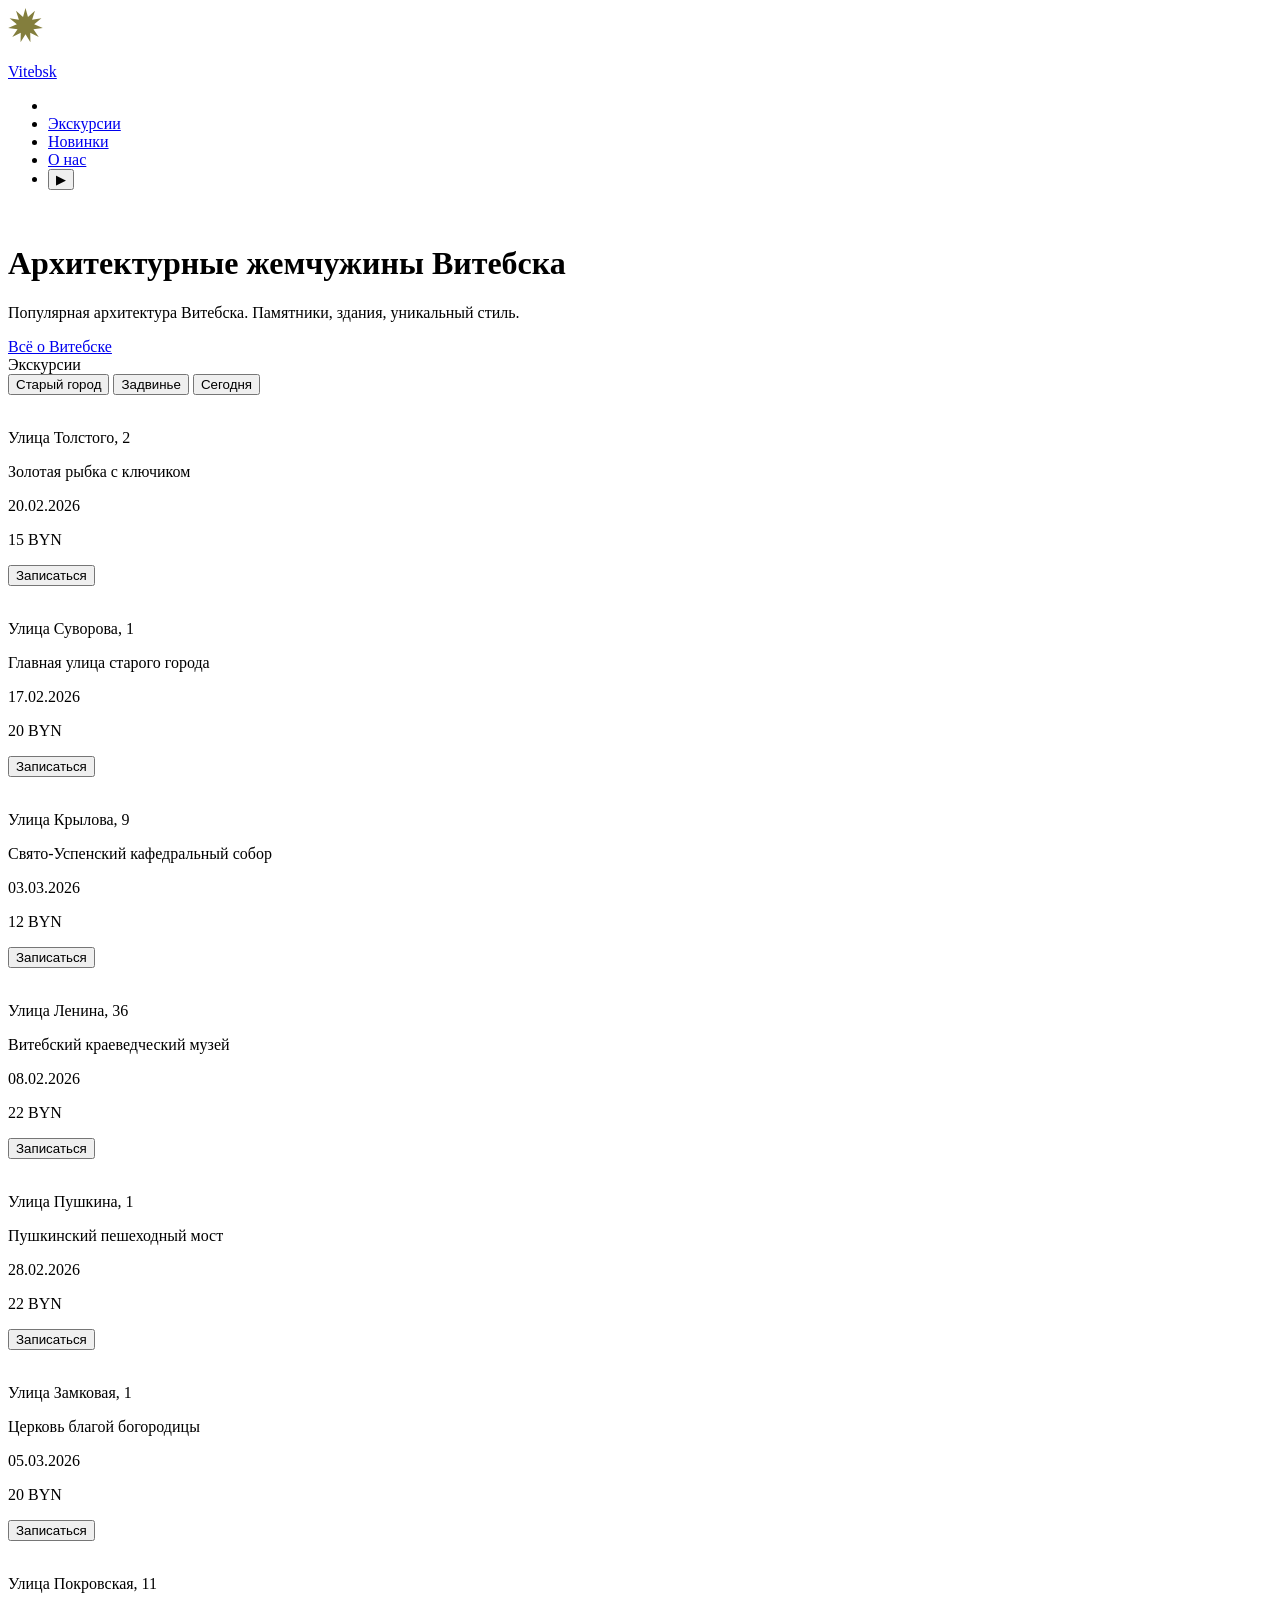
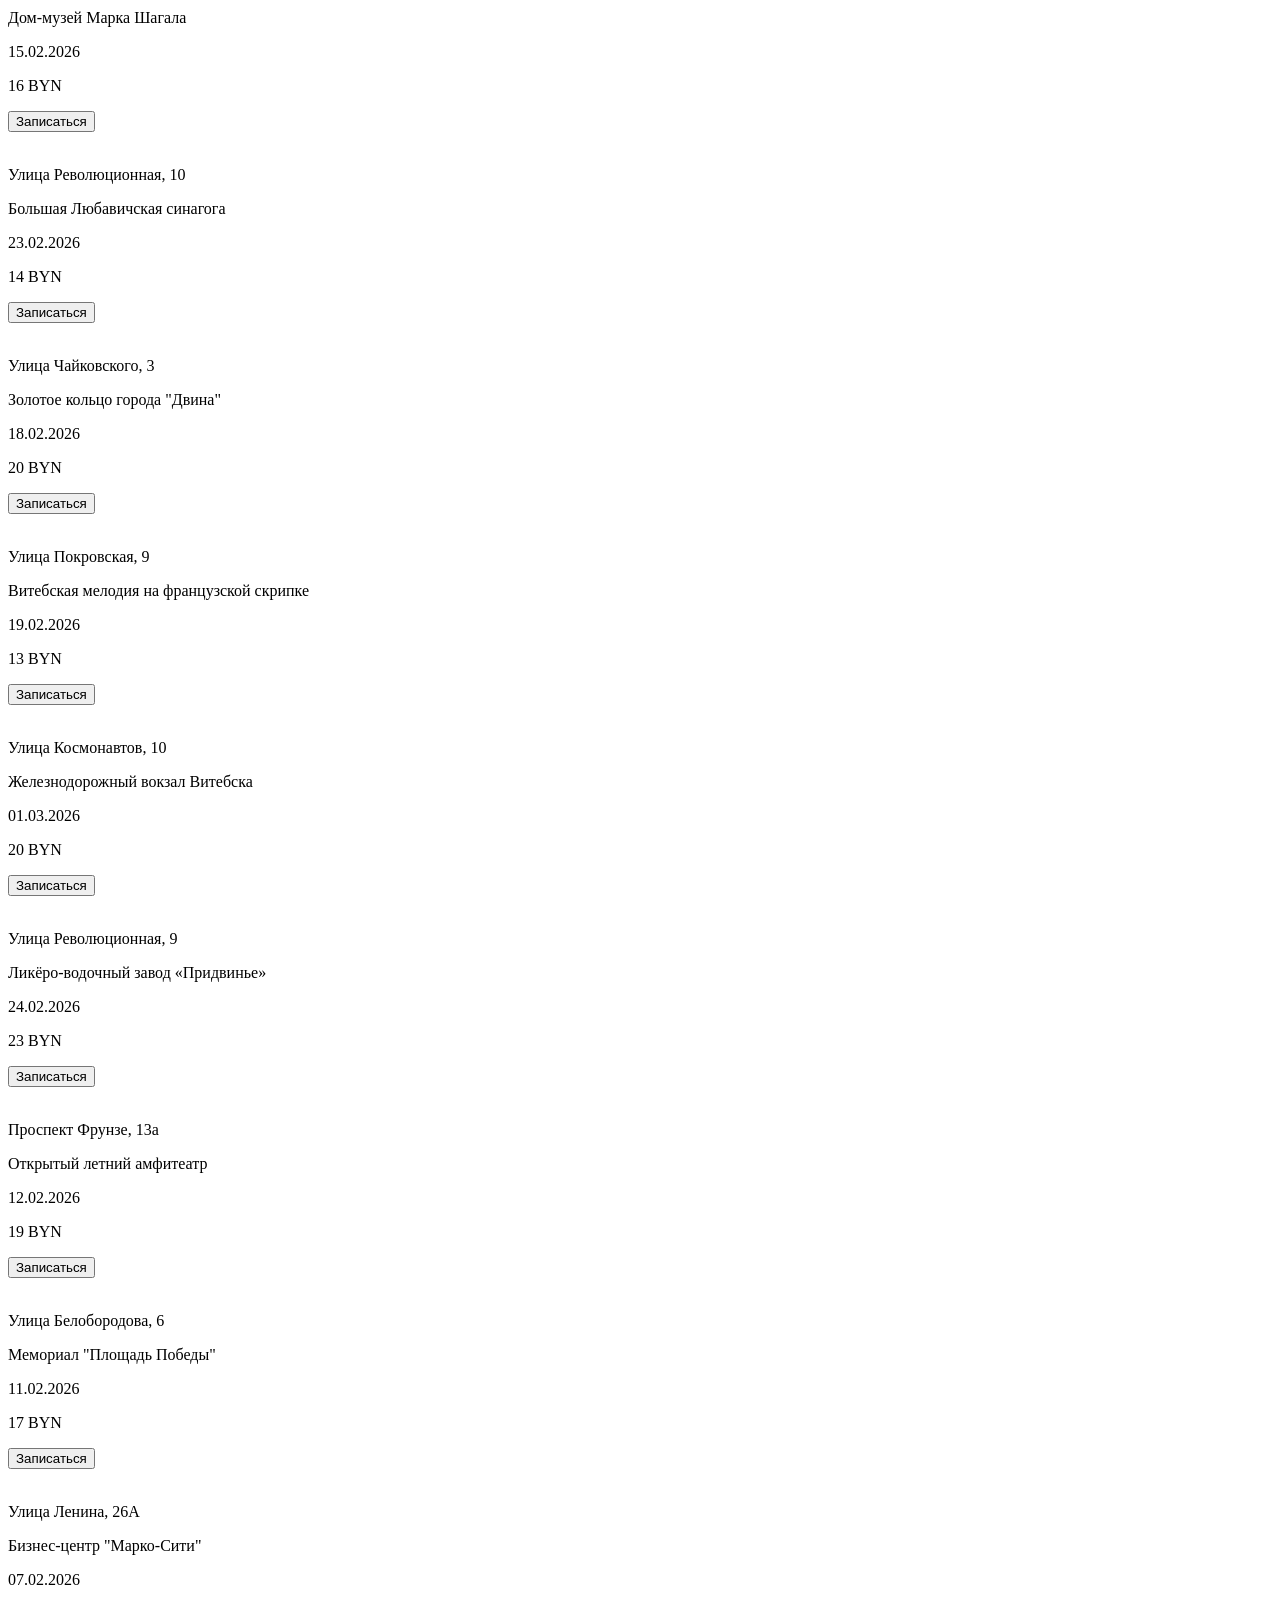
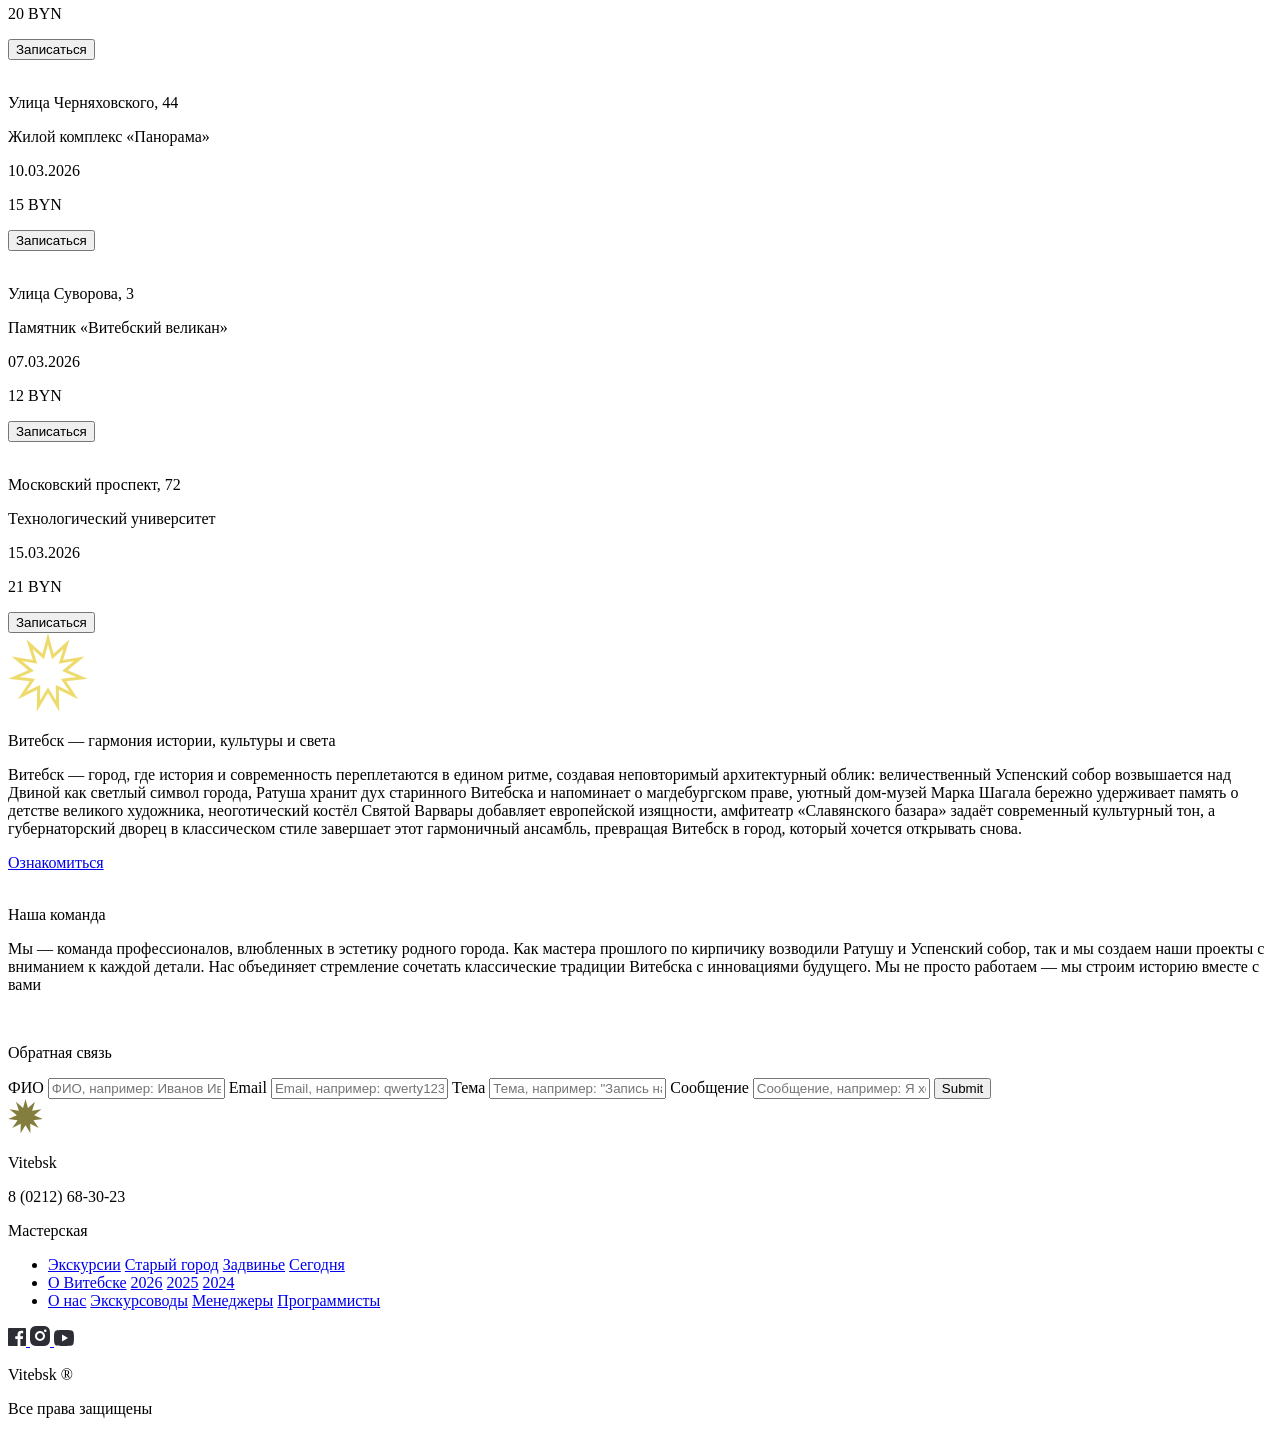
==== index.html @ 41336a05 "Create index.html" ====
<!DOCTYPE html>
<html lang="ru">

<head>
  <meta charset="UTF-8">
  <meta name="viewport" content="width=device-width, initial-scale=1.0">
  <link rel="stylesheet" href="styles.css">
  <link rel="preconnect" href="https://fonts.googleapis.com">
  <link rel="preconnect" href="https://fonts.gstatic.com" crossorigin="">
  <link href="https://fonts.googleapis.com/css2?family=Raleway:wght@500&amp;display=swap" rel="stylesheet">
  <link rel="icon" href="img/favicon.webp" type="image/webp">
  <title>Архитектурные жемчужины Витебска</title>
</head>

<body id="body" class="scroll">
  <div class="header_section">
    <div class="container">
      <header class="header">
        <a class="logo" href="#body">
          <svg class="logo_img" xmlns="http://www.w3.org/2000/svg" width="35" height="35" viewBox="0 0 35 35"
            fill="none">
            <path
              d="M17.5 0L19.9652 9.10444L26.9612 2.77806L24.1128 11.77L33.4186 10.2302L26.1609 16.2547L34.8219 19.9905L25.4593 21.1349L30.7256 28.9601L22.2306 24.861L22.4303 34.2911L17.5 26.25L12.5697 34.2911L12.7694 24.861L4.27438 28.9601L9.54072 21.1349L0.178125 19.9905L8.83906 16.2547L1.58144 10.2302L10.8872 11.77L8.03879 2.77806L15.0348 9.10444L17.5 0Z"
              fill="#837e3d"></path>
          </svg>
          <p class="logo_text">Vitebsk</p>
        </a>
        <ul class="nav_list">
          <li class="nav_item"></li>
          </li>
          <li class="nav_item">
            <a href="#reproduct_text" class="nav_link">Экскурсии</a>
          </li>
          <li class="nav_item">
            <a href="#novelty" class="nav_link">Новинки</a>
          </li>
          <li class="nav_item">
            <a href="#aboutUs" class="nav_link">О нас</a>
          </li>
          <li class="nav_item audio_player">
            <audio class="audio" src="audio/belorusskaya-narodnaya-kupalinka.mp3"></audio>
            <button class="play_audio" aria-label="Начать играть музыку">▶</button>
          </li>
        </ul>
      </header>
    </div>
  </div>
  <div class="main_section">
    <div class="container">
      <main class="main">
        <div class="main_left">
          <div class="main_image">
            <img class="main_img" src="img/main.webp" alt="">
          </div>
        </div>
        <div class="main_right">
          <h1 class="main_heading">
            Архитектурные жемчужины Витебска
          </h1>
          <p class="main_subtitle">
            Популярная архитектура Витебска. Памятники, здания, уникальный стиль.
          </p>
          <a class="main_button" href="https://planetabelarus.by/map/belarus/vitebskaya-oblast/vitebsk/"
            target="_blank">
            Всё о Витебске
          </a>
        </div>
      </main>
    </div>
  </div>
  <div class="reproduct_section">
    <div class="container">
      <div class="reproduct">
        <div class="reproduct_top">
          <div class="reproduct_text" id="reproduct_text">
            Экскурсии
          </div>
          <div class="reproduct_btn_swipe">
            <button class="reproduct_button reproduct_button-active" data-id="oldcity"
              aria-label="Экскурсии в старом городе">
              Старый город
            </button>
            <button class="reproduct_button" data-id="zadvine" aria-label="Экскурсии в задвинье">
              Задвинье
            </button>
            <button class="reproduct_button" data-id="newcity" aria-label="Экскурсии в современной части города">
              Сегодня
            </button>
          </div>
        </div>
        <div class="reproduct_content">
          <div class="reproduct_block_all">
            <div class="reproduct_block reproduct_block-active" id="oldcity-block">
              <div class="reproduct_block_full">
                <img class="reproduct_img" src="img/reproduct/rep_france/01.jpg" alt="">
                <p class="reproduct_author">
                  Улица Толстого, 2
                </p>
                <p class="reproduct_name">
                  Золотая рыбка с ключиком
                </p>
                <p class="reproduct_lithography">
                  20.02.2026
                </p>
                <p class="reproduct_price">
                  15 BYN
                </p>
                <button class="reproduct_btn">
                  Записаться
                </button>
              </div>
              <div class="reproduct_block_full">
                <img class="reproduct_img" src="img/reproduct/rep_france/02.jpg" alt="">
                <p class="reproduct_author">
                  Улица Суворова, 1
                </p>
                <p class="reproduct_name">
                  Главная улица старого города
                </p>
                <p class="reproduct_lithography">
                  17.02.2026
                </p>
                <p class="reproduct_price">
                  20 BYN
                </p>
                <button class="reproduct_btn">
                  Записаться
                </button>
              </div>
              <div class="reproduct_block_full">
                <img class="reproduct_img" src="img/reproduct/rep_france/03.jpg" alt="">
                <p class="reproduct_author">
                  Улица Крылова, 9
                </p>
                <p class="reproduct_name">
                  Свято-Успенский кафедральный собор
                </p>
                <p class="reproduct_lithography">
                  03.03.2026
                </p>
                <p class="reproduct_price">
                  12 BYN
                </p>
                <button class="reproduct_btn">
                  Записаться
                </button>
              </div>
              <div class="reproduct_block_full">
                <img class="reproduct_img" src="img/reproduct/rep_france/04.jpg" alt="">
                <p class="reproduct_author">
                  Улица Ленина, 36
                </p>
                <p class="reproduct_name">
                  Витебский краеведческий музей
                </p>
                <p class="reproduct_lithography">
                  08.02.2026
                </p>
                <p class="reproduct_price">
                  22 BYN
                </p>
                <button class="reproduct_btn">
                  Записаться
                </button>
              </div>
              <div class="reproduct_block_full">
                <img class="reproduct_img" src="img/reproduct/rep_france/05.jpg" alt="">
                <p class="reproduct_author">
                  Улица Пушкина, 1
                </p>
                <p class="reproduct_name">
                  Пушкинский пешеходный мост
                </p>
                <p class="reproduct_lithography">
                  28.02.2026
                </p>
                <p class="reproduct_price">
                  22 BYN
                </p>
                <button class="reproduct_btn">
                  Записаться
                </button>
              </div>
              <div class="reproduct_block_full">
                <img class="reproduct_img" src="img/reproduct/rep_france/06.jpg" alt="">
                <p class="reproduct_author">
                  Улица Замковая, 1
                </p>
                <p class="reproduct_name">
                  Церковь благой богородицы
                </p>
                <p class="reproduct_lithography">
                  05.03.2026
                </p>
                <p class="reproduct_price">
                  20 BYN
                </p>
                <button class="reproduct_btn">
                  Записаться
                </button>
              </div>
            </div>
            <div class="reproduct_block" id="zadvine-block">
              <div class="reproduct_block_full">
                <img class="reproduct_img" src="img/reproduct/rep_germany/01.jpg" alt="">
                <p class="reproduct_author">
                  Улица Покровская, 11
                </p>
                <p class="reproduct_name">
                  Дом-музей Марка Шагала
                </p>
                <p class="reproduct_lithography">
                  15.02.2026
                </p>
                <p class="reproduct_price">
                  16 BYN
                </p>
                <button class="reproduct_btn">
                  Записаться
                </button>
              </div>
              <div class="reproduct_block_full">
                <img class="reproduct_img" src="img/reproduct/rep_germany/02.jpg" alt="">
                <p class="reproduct_author">
                  Улица Революционная, 10
                </p>
                <p class="reproduct_name">
                  Большая Любавичская синагога
                </p>
                <p class="reproduct_lithography">
                  23.02.2026
                </p>
                <p class="reproduct_price">
                  14 BYN
                </p>
                <button class="reproduct_btn">
                  Записаться
                </button>
              </div>
              <div class="reproduct_block_full">
                <img class="reproduct_img" src="img/reproduct/rep_germany/03.jpg" alt="">
                <p class="reproduct_author">
                  Улица Чайковского, 3
                </p>
                <p class="reproduct_name">
                  Золотое кольцо города "Двина"
                </p>
                <p class="reproduct_lithography">
                  18.02.2026
                </p>
                <p class="reproduct_price">
                  20 BYN
                </p>
                <button class="reproduct_btn">
                  Записаться
                </button>
              </div>
              <div class="reproduct_block_full">
                <img class="reproduct_img" src="img/reproduct/rep_germany/04.jpg" alt="">
                <p class="reproduct_author">
                  Улица Покровская, 9
                </p>
                <p class="reproduct_name">
                  Витебская мелодия на французской скрипке
                </p>
                <p class="reproduct_lithography">
                  19.02.2026
                </p>
                <p class="reproduct_price">
                  13 BYN
                </p>
                <button class="reproduct_btn">
                  Записаться
                </button>
              </div>
              <div class="reproduct_block_full">
                <img class="reproduct_img" src="img/reproduct/rep_germany/05.jpg" alt="">
                <p class="reproduct_author">
                  Улица Космонавтов, 10
                </p>
                <p class="reproduct_name">
                  Железнодорожный вокзал Витебска
                </p>
                <p class="reproduct_lithography">
                  01.03.2026
                </p>
                <p class="reproduct_price">
                  20 BYN
                </p>
                <button class="reproduct_btn">
                  Записаться
                </button>
              </div>
              <div class="reproduct_block_full">
                <img class="reproduct_img" src="img/reproduct/rep_germany/06.jpg" alt="">
                <p class="reproduct_author">
                  Улица Революционная, 9
                </p>
                <p class="reproduct_name">
                  Ликёро-водочный завод «Придвинье»
                </p>
                <p class="reproduct_lithography">
                  24.02.2026
                </p>
                <p class="reproduct_price">
                  23 BYN
                </p>
                <button class="reproduct_btn">
                  Записаться
                </button>
              </div>
            </div>
            <div class="reproduct_block" id="newcity-block">
              <div class="reproduct_block_full">
                <img class="reproduct_img" src="img/reproduct/rep_england/01.jpg" alt="">
                <p class="reproduct_author">
                  Проспект Фрунзе, 13а
                </p>
                <p class="reproduct_name">
                  Открытый летний амфитеатр
                </p>
                <p class="reproduct_lithography">
                  12.02.2026
                </p>
                <p class="reproduct_price">
                  19 BYN
                </p>
                <button class="reproduct_btn">
                  Записаться
                </button>
              </div>
              <div class="reproduct_block_full">
                <img class="reproduct_img" src="img/reproduct/rep_england/02.jpg" alt="">
                <p class="reproduct_author">
                  Улица Белобородова, 6
                </p>
                <p class="reproduct_name">
                  Мемориал "Площадь Победы"
                </p>
                <p class="reproduct_lithography">
                  11.02.2026
                </p>
                <p class="reproduct_price">
                  17 BYN
                </p>
                <button class="reproduct_btn">
                  Записаться
                </button>
              </div>
              <div class="reproduct_block_full">
                <img class="reproduct_img" src="img/reproduct/rep_england/03.jpg" alt="">
                <p class="reproduct_author">
                  Улица Ленина, 26А
                </p>
                <p class="reproduct_name">
                  Бизнес-центр "Марко-Сити"
                </p>
                <p class="reproduct_lithography">
                  07.02.2026
                </p>
                <p class="reproduct_price">
                  20 BYN
                </p>
                <button class="reproduct_btn">
                  Записаться
                </button>
              </div>
              <div class="reproduct_block_full">
                <img class="reproduct_img" src="img/reproduct/rep_england/04.jpg" alt="">
                <p class="reproduct_author">
                  Улица Черняховского, 44
                </p>
                <p class="reproduct_name">
                  Жилой комплекс «Панорама»
                </p>
                <p class="reproduct_lithography">
                  10.03.2026
                </p>
                <p class="reproduct_price">
                  15 BYN
                </p>
                <button class="reproduct_btn">
                  Записаться
                </button>
              </div>
              <div class="reproduct_block_full">
                <img class="reproduct_img" src="img/reproduct/rep_england/05.jpg" alt="">
                <p class="reproduct_author">
                  Улица Суворова, 3
                </p>
                <p class="reproduct_name">
                  Памятник «Витебский великан»
                </p>
                <p class="reproduct_lithography">
                  07.03.2026
                </p>
                <p class="reproduct_price">
                  12 BYN
                </p>
                <button class="reproduct_btn">
                  Записаться
                </button>
              </div>
              <div class="reproduct_block_full">
                <img class="reproduct_img" src="img/reproduct/rep_england/06.jpg" alt="">
                <p class="reproduct_author">
                  Московский проспект, 72
                </p>
                <p class="reproduct_name">
                  Технологический университет
                </p>
                <p class="reproduct_lithography">
                  15.03.2026
                </p>
                <p class="reproduct_price">
                  21 BYN
                </p>
                <button class="reproduct_btn">
                  Записаться
                </button>
              </div>
            </div>
          </div>
        </div>
      </div>
    </div>
  </div>
  <div class="collection_section" id="novelty">
    <div class="container">
      <div class="collection">
        <div class="col_logo_title">
          <div class="col_logo">
            <svg xmlns="http://www.w3.org/2000/svg" width="80" height="79" viewBox="0 0 80 79" fill="none">
              <path
                d="M46.6407 21.9227L58.5227 11.1781L53.685 26.4498L52.9462 28.782L55.3599 28.3827L71.1646 25.7676L58.8384 35.9995L56.956 37.5621L59.2023 38.531L73.9119 44.8758L58.0107 46.8194L55.5823 47.1162L56.9482 49.1458L65.8925 62.436L51.4647 55.4741L49.2614 54.4109L49.3132 56.8568L49.6523 72.8729L41.2788 59.2159L40 57.1303L38.7212 59.2159L30.3477 72.8729L30.6868 56.8568L30.7386 54.4109L28.5353 55.4741L14.1075 62.436L23.0518 49.1458L24.4177 47.1162L21.9893 46.8194L6.08807 44.8758L20.7977 38.531L23.044 37.5621L21.1616 35.9995L8.83541 25.7676L24.6401 28.3827L27.0538 28.782L26.315 26.4498L21.4773 11.1781L33.3593 21.9227L35.1738 23.5636L35.8132 21.2022L40 5.73935L44.1868 21.2022L44.8262 23.5636L46.6407 21.9227Z"
                stroke="#EEDB6D" stroke-width="3"></path>
            </svg>
          </div>
          <p class="col_title">
            Витебск — гармония истории, культуры и света
          </p>
        </div>
        <p class="col_subtitle">
          Витебск — город, где история и современность переплетаются в едином ритме, создавая неповторимый архитектурный
          облик: величественный Успенский собор возвышается над Двиной как светлый символ города, Ратуша хранит дух
          старинного Витебска и напоминает о магдебургском праве, уютный дом-музей Марка Шагала бережно удерживает
          память о детстве великого художника, неоготический костёл Святой Варвары добавляет европейской изящности,
          амфитеатр «Славянского базара» задаёт современный культурный тон, а губернаторский дворец в классическом стиле
          завершает этот гармоничный ансамбль, превращая Витебск в город, который хочется открывать снова.
        </p>
        <a class="col_link" href="#body">
          Ознакомиться
        </a>
      </div>
    </div>
  </div>
  <div class="command_section" id="aboutUs">
    <div class="container">
      <div class="command">
        <div class="command_left">
          <img class="command_img" src="img/comand/main.webp" alt="">
        </div>
        <div class="command_right">
          <p class="command_title">
            Наша команда
          </p>
          <p class="command_subtitle">
            Мы — команда профессионалов, влюбленных в эстетику родного города. Как мастера прошлого по кирпичику
            возводили Ратушу и Успенский собор, так и мы создаем наши проекты с вниманием к каждой детали. Нас
            объединяет стремление сочетать классические традиции Витебска с инновациями будущего. Мы не просто работаем
            — мы строим историю вместе с вами
          </p>
          <div class="command_people_image">
            <img class="people_img" src="img/comand/1.svg" alt="">
            <img class="people_img" src="img/comand/2.svg" alt="">
            <img class="people_img" src="img/comand/3.svg" alt="">
          </div>
        </div>
      </div>
    </div>
  </div>
  <div class="feedback_section" id="feedBack">
    <div class="container">
      <div class="feedback">
        <p class="feedback_title">
          Обратная связь
        </p>
        <form class="feedback_content">
          <label for="fn">ФИО</label>
          <input type="text" name="fn" class="feedback_input_text feedback_input" id="fn" required
            placeholder='ФИО, например: Иванов Иван Иванович' aria-label="ФИО">
          <label for="email">Email</label>
          <input type="text" name="email" class="feedback_input_text feedback_input" id="email" required
            placeholder='Email, например: qwerty123@gmail.com или example@yandex.ru' aria-label="Email">
          <label for="topic">Тема</label>
          <input type="text" name="topic" class="feedback_input_text feedback_input" id="topic" required
            placeholder='Тема, например: "Запись на экскурсию" или "Найдена ошибка"' aria-label="Тема">
          <label for="mess">Сообщение</label>
          <input type="text" name="mess" class="feedback_input_text feedback_input" id="mess" required
            placeholder='Сообщение, например: Я хочу записаться на экскурсию "Золотая рыбка с ключиком"'
            aria-label="Сообщение">
          <input type="submit" class="feedback_input_submit feedback_input">
        </form>
      </div>
    </div>
  </div>
  <div class="footer_section">
    <div class="container">
      <footer class="footer">
        <div class="footer_logo_number">
          <div class="logo">
            <svg class="logo_img" xmlns="http://www.w3.org/2000/svg" width="35" height="35" viewBox="0 0 35 35"
              fill="none">
              <path
                d="M17.5 0L19.9652 9.10444L26.9612 2.77806L24.1128 11.77L33.4186 10.2302L26.1609 16.2547L34.8219 19.9905L25.4593 21.1349L30.7256 28.9601L22.2306 24.861L22.4303 34.2911L17.5 26.25L12.5697 34.2911L12.7694 24.861L4.27438 28.9601L9.54072 21.1349L0.178125 19.9905L8.83906 16.2547L1.58144 10.2302L10.8872 11.77L8.03879 2.77806L15.0348 9.10444L17.5 0Z"
                fill="#837e3d"></path>
            </svg>
            <p class="logo_text">Vitebsk</p>
          </div>
          <div class="number">
            <p class="phone">
              8 (0212) 68-30-23
            </p>
            <p class="name">
              Мастерская
            </p>
          </div>
        </div>
        <div class="footer_nav_social">
          <ul class="footer_nav_list">
            <li class="footer_nav_item">
              <a href="#reproduct_text" class="nav_link">Экскурсии</a>
              <a href="#reproduct_text" class="reproduct_button reproduct_button-active" data-id="oldcity">Старый
                город</a>
              <a href="#reproduct_text" class="reproduct_button" data-id="zadvine">Задвинье</a>
              <a href="#reproduct_text" class="reproduct_button" data-id="newcity">Сегодня</a>
            </li>
            <li class="footer_nav_item">
              <a href="#novelty" class="nav_link">О Витебске</a>
              <a href="#novelty" class="footer_nav_link">2026</a>
              <a href="#novelty" class="footer_nav_link">2025</a>
              <a href="#novelty" class="footer_nav_link">2024</a>
            </li>
            <li class="footer_nav_item">
              <a href="#aboutUs" class="nav_link">О нас</a>
              <a href="#aboutUs" class="footer_nav_link">Экскурсоводы</a>
              <a href="#aboutUs" class="footer_nav_link">Менеджеры</a>
              <a href="#aboutUs" class="footer_nav_link">Программисты</a>
            </li>
          </ul>
          <div class="footer_social">
            <div class="footer_social_icon">
              <a class="footer_social_link" href="https://www.facebook.com/gorodvitebsk/" target="_blank">
                <svg class="footer_icon" xmlns="http://www.w3.org/2000/svg" width="18" height="18" viewBox="0 0 18 18"
                  fill="none">
                  <path
                    d="M12.402 18V11.034H14.735L15.084 8.326H12.402V6.598C12.402 5.814 12.62 5.279 13.744 5.279H15.178V2.857C14.4838 2.78334 13.7861 2.74762 13.088 2.75C11.021 2.75 9.606 4.012 9.606 6.33V8.326H7.268V11.034H9.606V18H1C0.734784 18 0.48043 17.8946 0.292893 17.7071C0.105357 17.5196 0 17.2652 0 17V1C0 0.734784 0.105357 0.48043 0.292893 0.292893C0.48043 0.105357 0.734784 0 1 0H17C17.2652 0 17.5196 0.105357 17.7071 0.292893C17.8946 0.48043 18 0.734784 18 1V17C18 17.2652 17.8946 17.5196 17.7071 17.7071C17.5196 17.8946 17.2652 18 17 18H12.402Z"
                    fill="#2C2D35"></path>
                </svg>
              </a>
              <a class="footer_social_link" href="https://www.instagram.com/vitebsk_official/" target="_blank">
                <svg class="footer_icon" xmlns="http://www.w3.org/2000/svg" width="20" height="20" viewBox="0 0 20 20"
                  fill="none">
                  <path
                    d="M10 0C12.717 0 13.056 0.00999994 14.122 0.0599999C15.187 0.11 15.912 0.277 16.55 0.525C17.21 0.779 17.766 1.123 18.322 1.678C18.8305 2.1779 19.224 2.78259 19.475 3.45C19.722 4.087 19.89 4.813 19.94 5.878C19.987 6.944 20 7.283 20 10C20 12.717 19.99 13.056 19.94 14.122C19.89 15.187 19.722 15.912 19.475 16.55C19.2247 17.2178 18.8311 17.8226 18.322 18.322C17.822 18.8303 17.2173 19.2238 16.55 19.475C15.913 19.722 15.187 19.89 14.122 19.94C13.056 19.987 12.717 20 10 20C7.283 20 6.944 19.99 5.878 19.94C4.813 19.89 4.088 19.722 3.45 19.475C2.78233 19.2245 2.17753 18.8309 1.678 18.322C1.16941 17.8222 0.775931 17.2175 0.525 16.55C0.277 15.913 0.11 15.187 0.0599999 14.122C0.0129999 13.056 0 12.717 0 10C0 7.283 0.00999994 6.944 0.0599999 5.878C0.11 4.812 0.277 4.088 0.525 3.45C0.775236 2.78218 1.1688 2.17732 1.678 1.678C2.17767 1.16923 2.78243 0.775729 3.45 0.525C4.088 0.277 4.812 0.11 5.878 0.0599999C6.944 0.0129999 7.283 0 10 0ZM10 5C8.67392 5 7.40215 5.52678 6.46447 6.46447C5.52678 7.40215 5 8.67392 5 10C5 11.3261 5.52678 12.5979 6.46447 13.5355C7.40215 14.4732 8.67392 15 10 15C11.3261 15 12.5979 14.4732 13.5355 13.5355C14.4732 12.5979 15 11.3261 15 10C15 8.67392 14.4732 7.40215 13.5355 6.46447C12.5979 5.52678 11.3261 5 10 5ZM16.5 4.75C16.5 4.41848 16.3683 4.10054 16.1339 3.86612C15.8995 3.6317 15.5815 3.5 15.25 3.5C14.9185 3.5 14.6005 3.6317 14.3661 3.86612C14.1317 4.10054 14 4.41848 14 4.75C14 5.08152 14.1317 5.39946 14.3661 5.63388C14.6005 5.8683 14.9185 6 15.25 6C15.5815 6 15.8995 5.8683 16.1339 5.63388C16.3683 5.39946 16.5 5.08152 16.5 4.75ZM10 7C10.7956 7 11.5587 7.31607 12.1213 7.87868C12.6839 8.44129 13 9.20435 13 10C13 10.7956 12.6839 11.5587 12.1213 12.1213C11.5587 12.6839 10.7956 13 10 13C9.20435 13 8.44129 12.6839 7.87868 12.1213C7.31607 11.5587 7 10.7956 7 10C7 9.20435 7.31607 8.44129 7.87868 7.87868C8.44129 7.31607 9.20435 7 10 7Z"
                    fill="#2C2D35"></path>
                </svg>
              </a>
              <a class="footer_social_link" href="https://www.youtube.com/@TRKVitebsk" target="_blank">
                <svg class="footer_icon" xmlns="http://www.w3.org/2000/svg" width="20" height="16" viewBox="0 0 20 16"
                  fill="none">
                  <path
                    d="M19.543 2.498C20 4.28 20 8 20 8C20 8 20 11.72 19.543 13.502C19.289 14.487 18.546 15.262 17.605 15.524C15.896 16 10 16 10 16C10 16 4.107 16 2.395 15.524C1.45 15.258 0.708 14.484 0.457 13.502C2.98023e-08 11.72 0 8 0 8C0 8 2.98023e-08 4.28 0.457 2.498C0.711 1.513 1.454 0.738 2.395 0.476C4.107 -1.78814e-07 10 0 10 0C10 0 15.896 -1.78814e-07 17.605 0.476C18.55 0.742 19.292 1.516 19.543 2.498ZM8 11.5L14 8L8 4.5V11.5Z"
                    fill="#2C2D35"></path>
                </svg>
              </a>
            </div>
            <div class="footer_social_text">
              <p class="footer_social_copyright">
                Vitebsk ®
              </p>
              <p class="footer_social_reserved">
                Все права защищены
              </p>
            </div>
          </div>
        </div>
      </footer>
    </div>
  </div>
  <script src="script.js"></script>
</body>

</html>
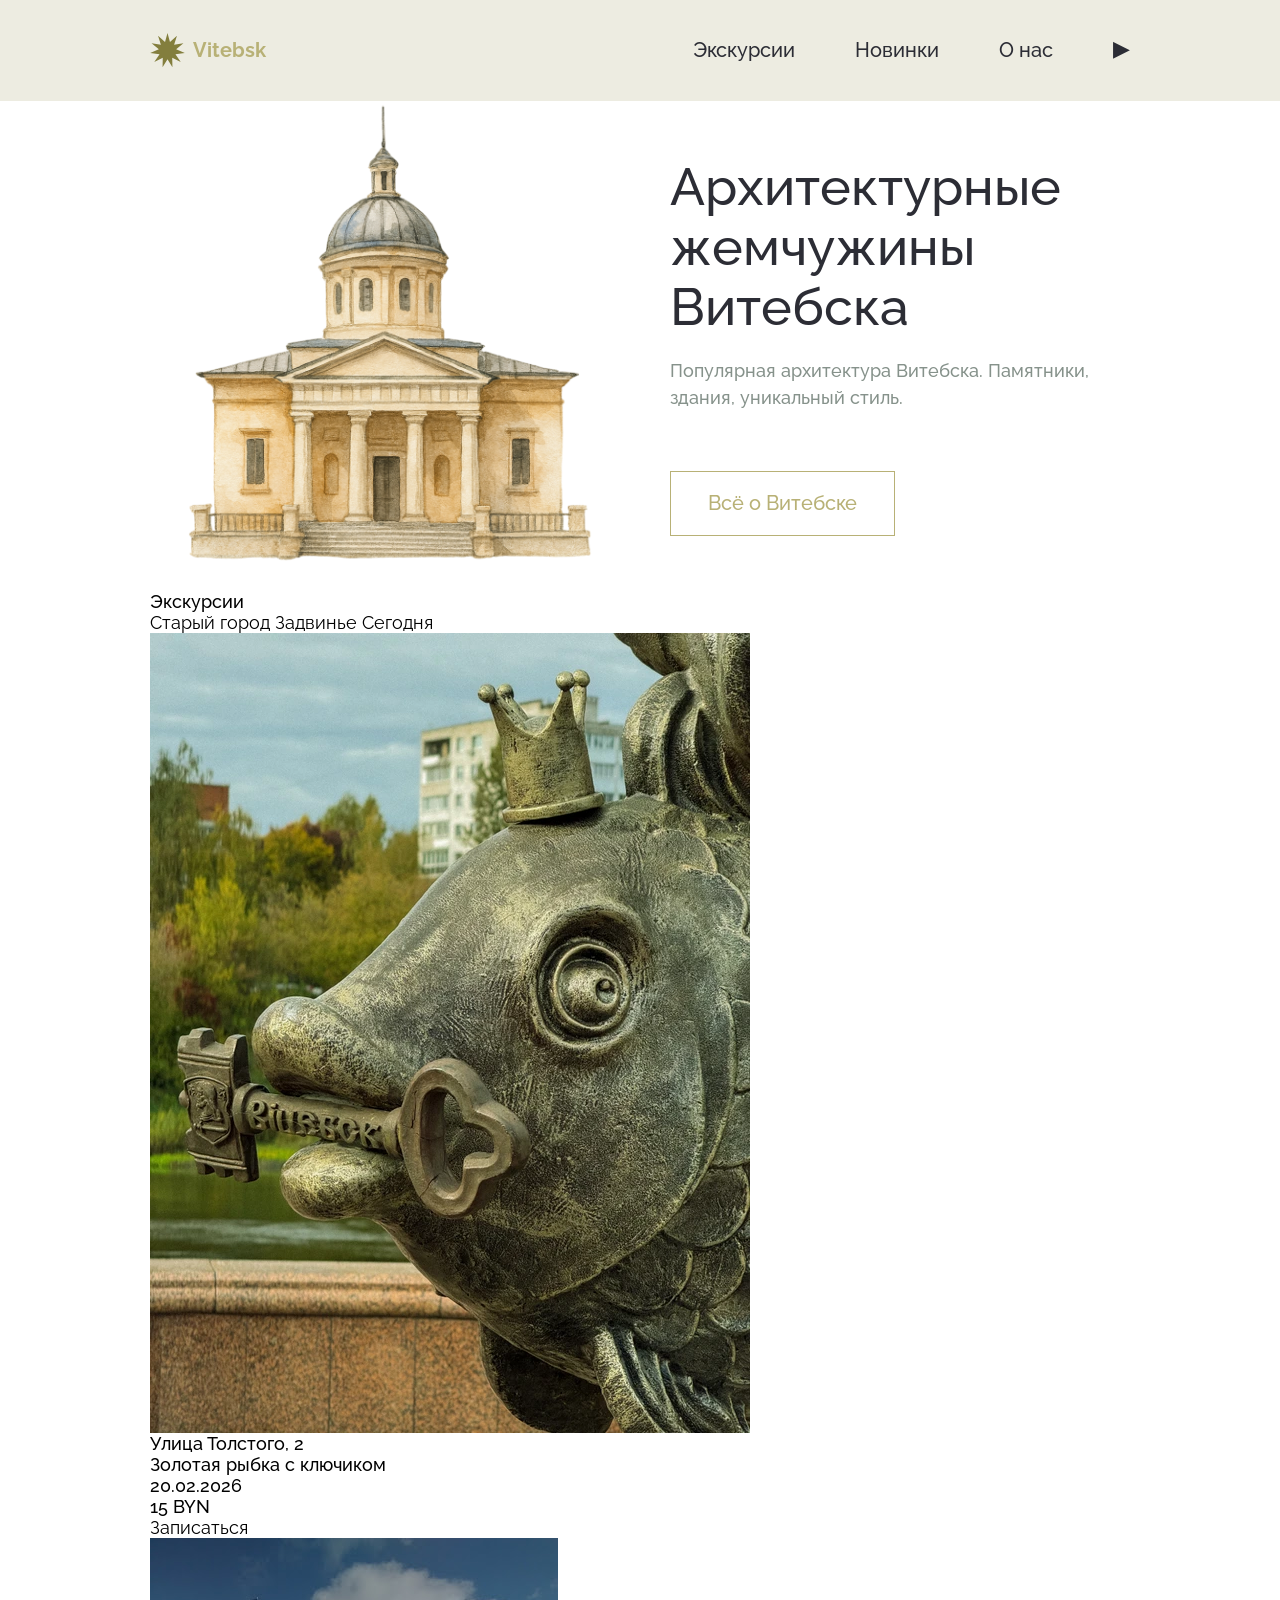
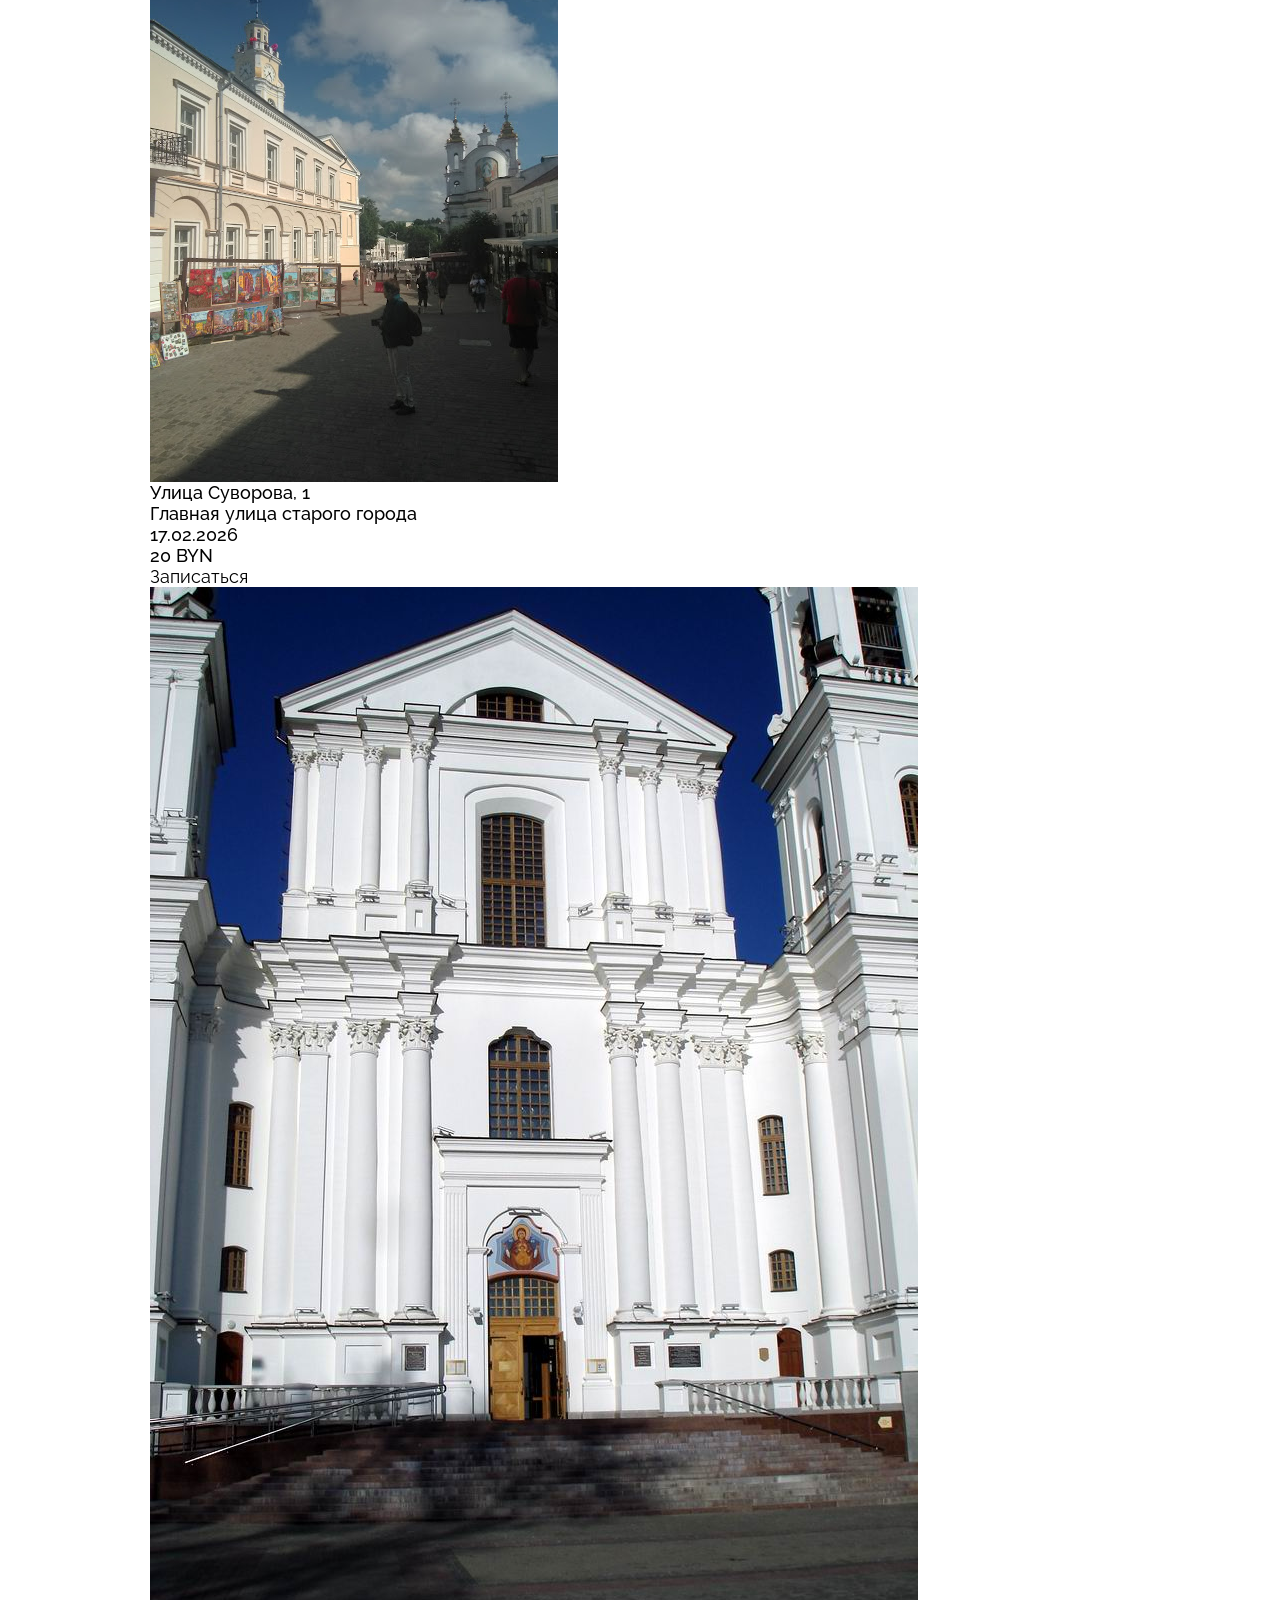
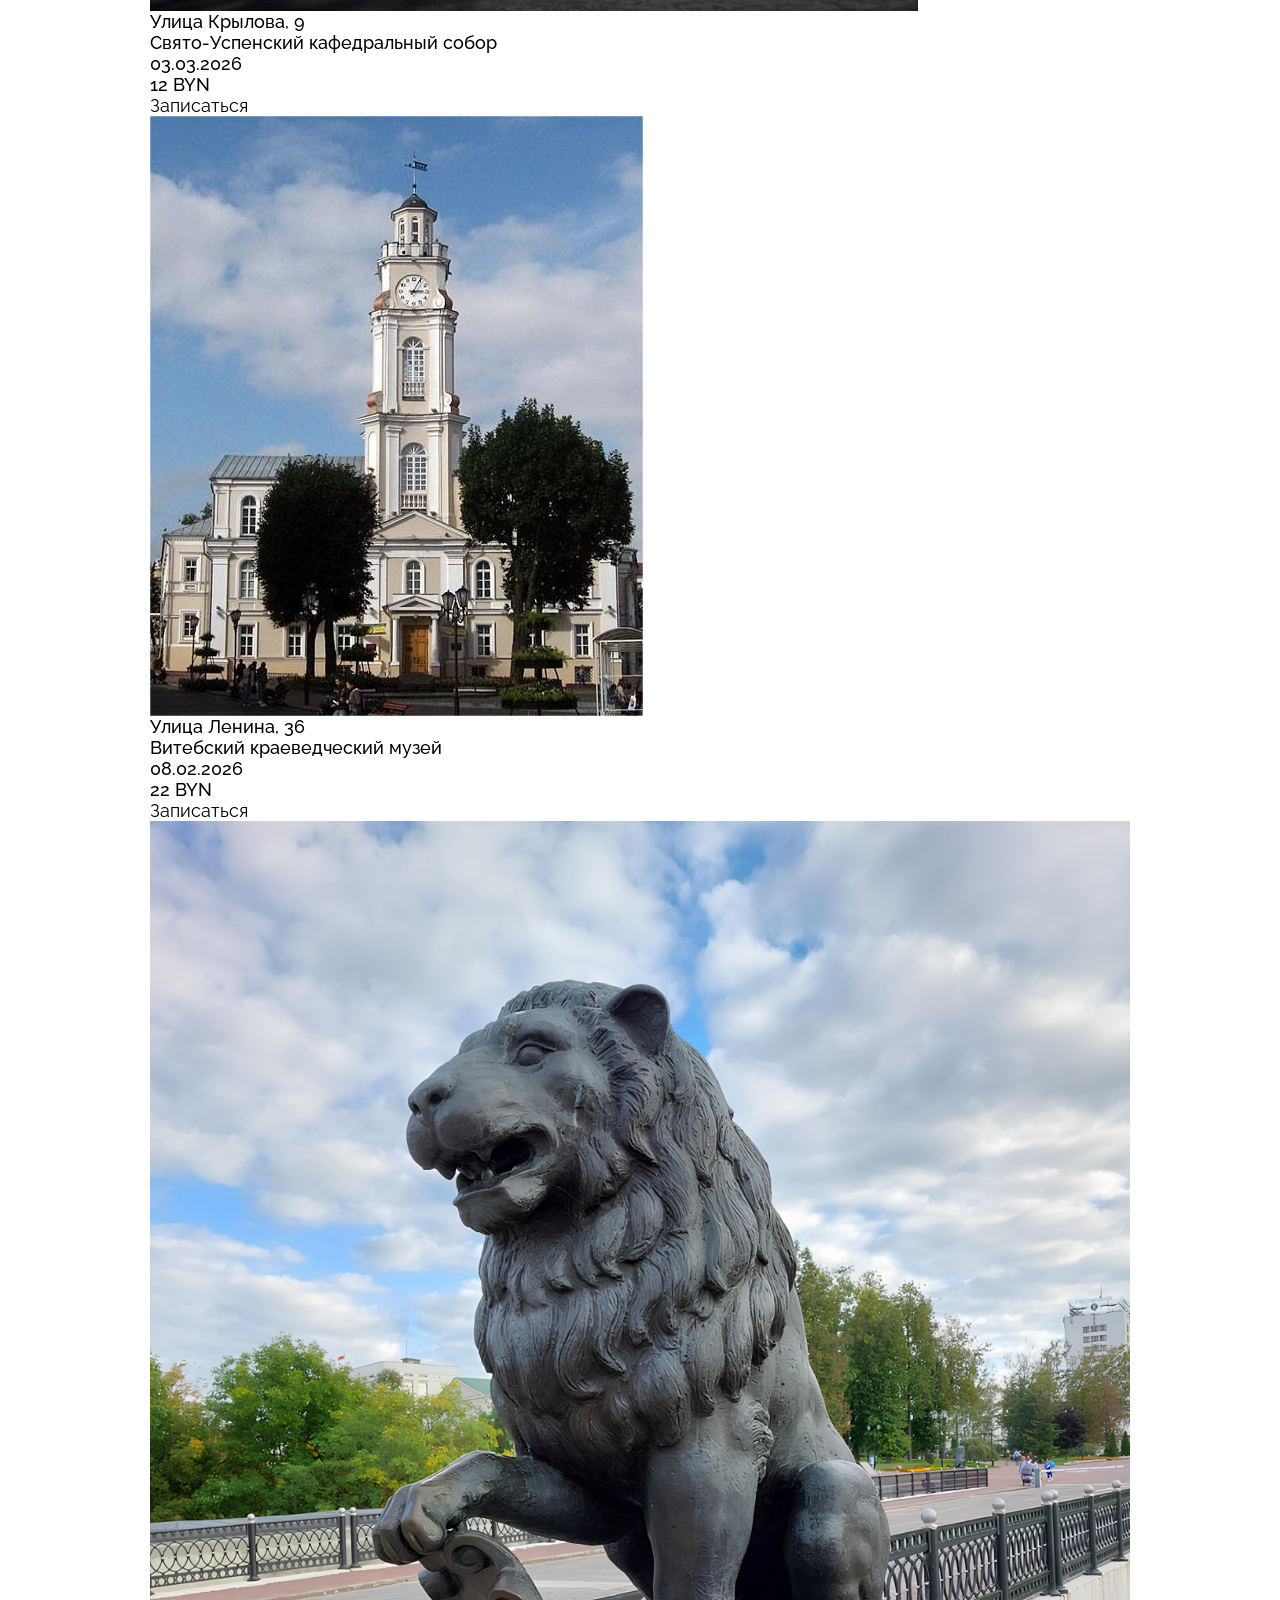
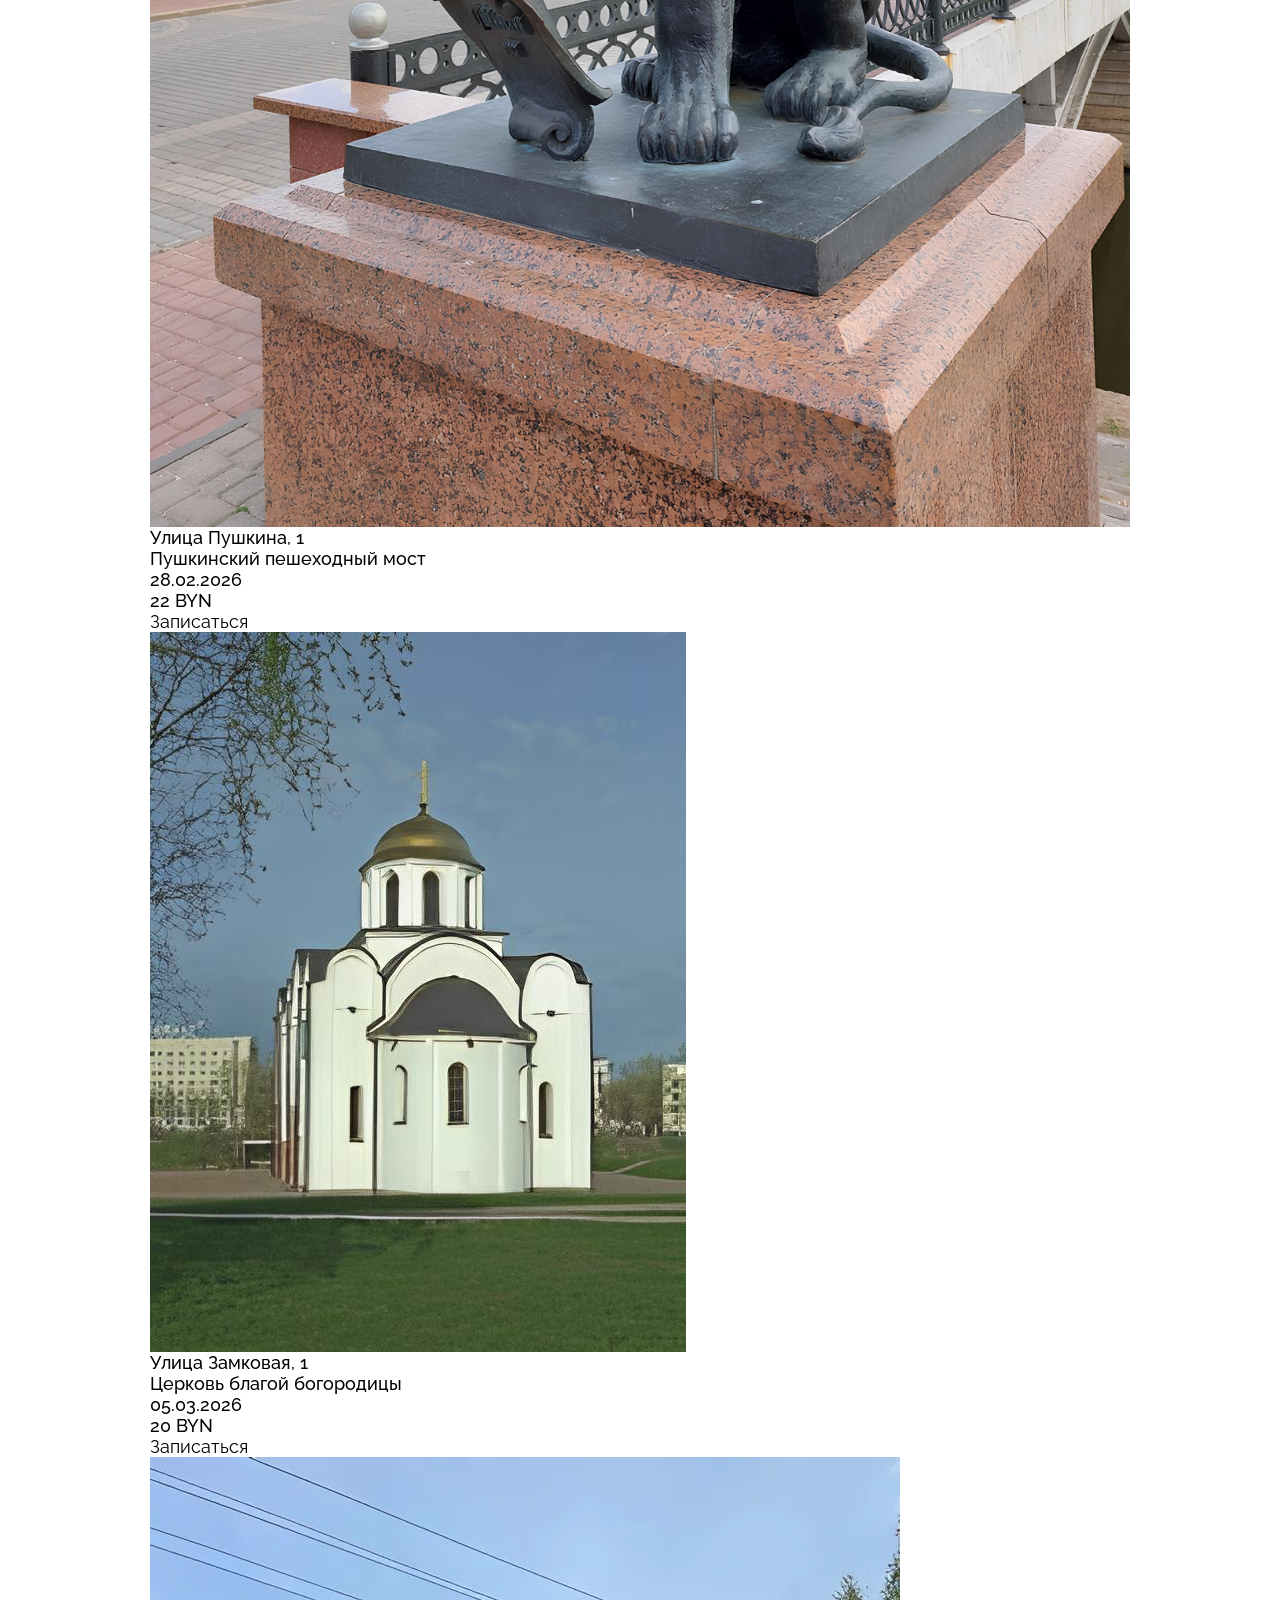
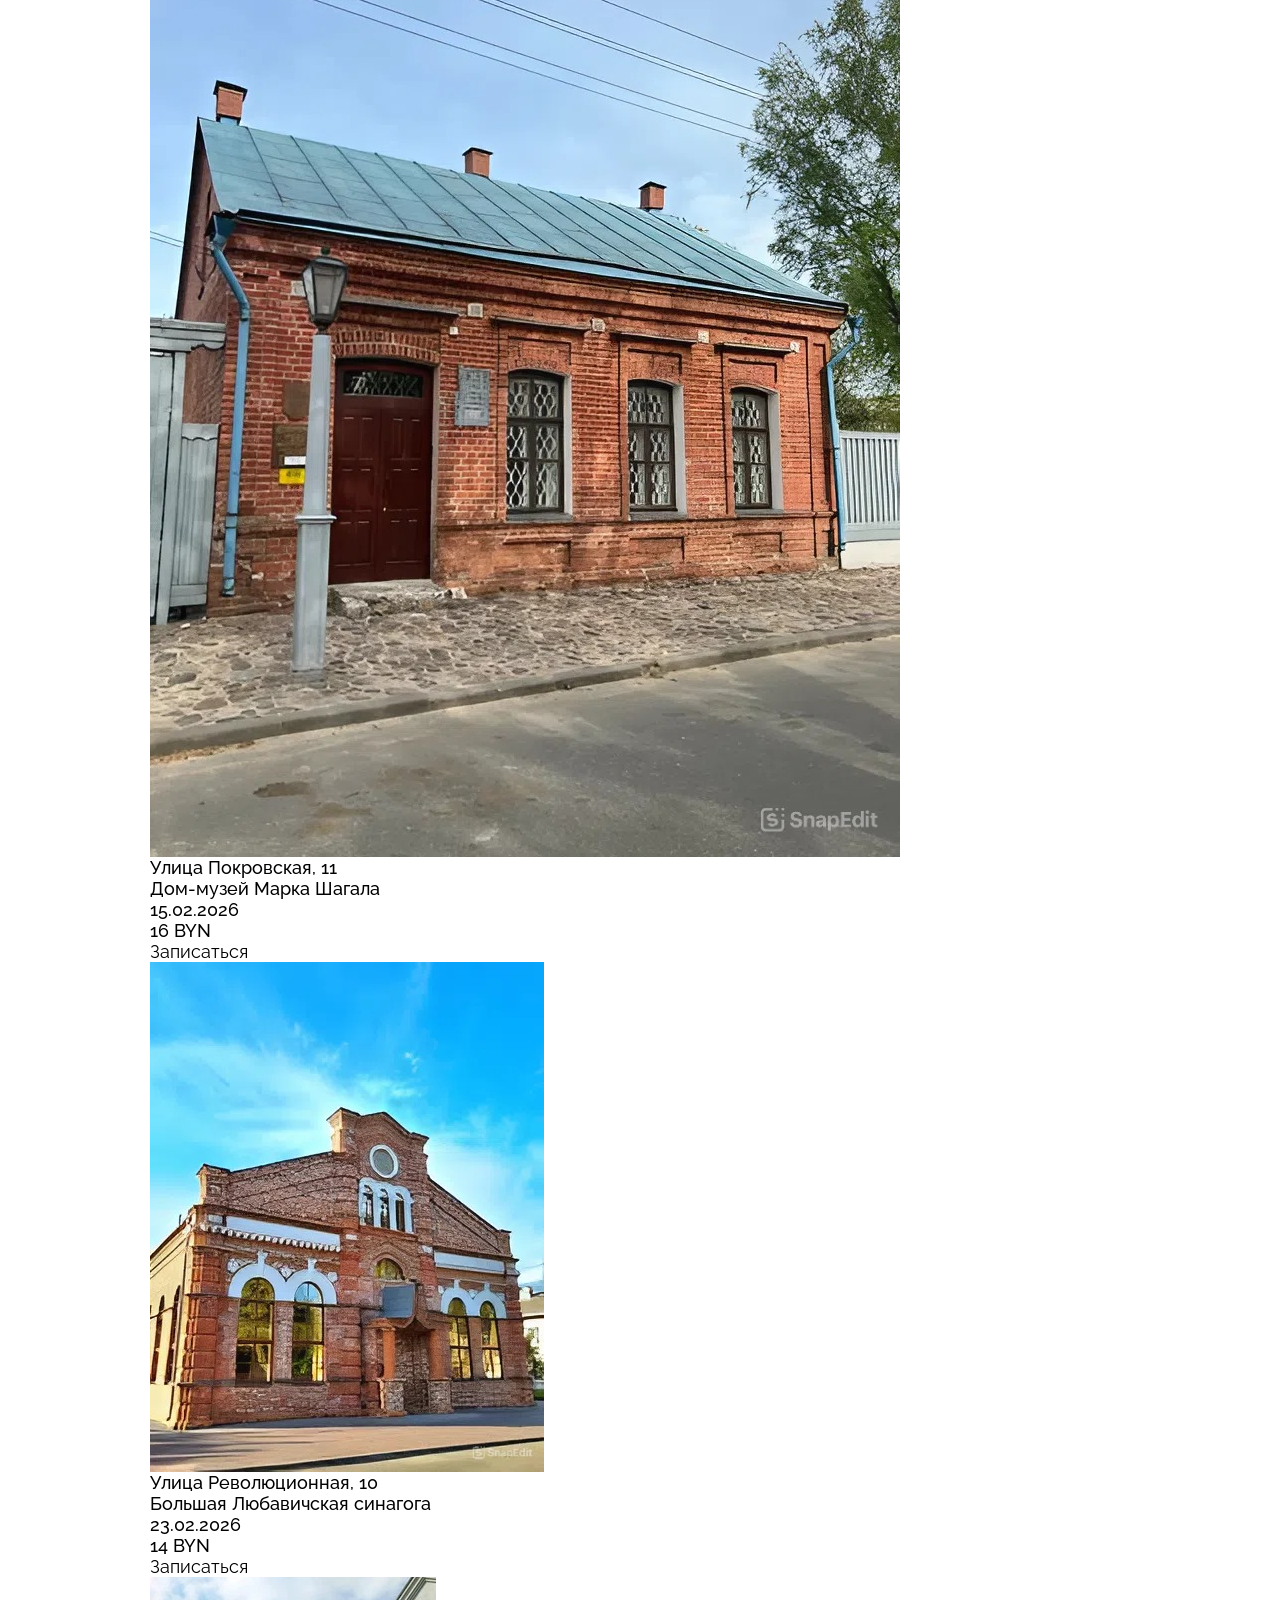
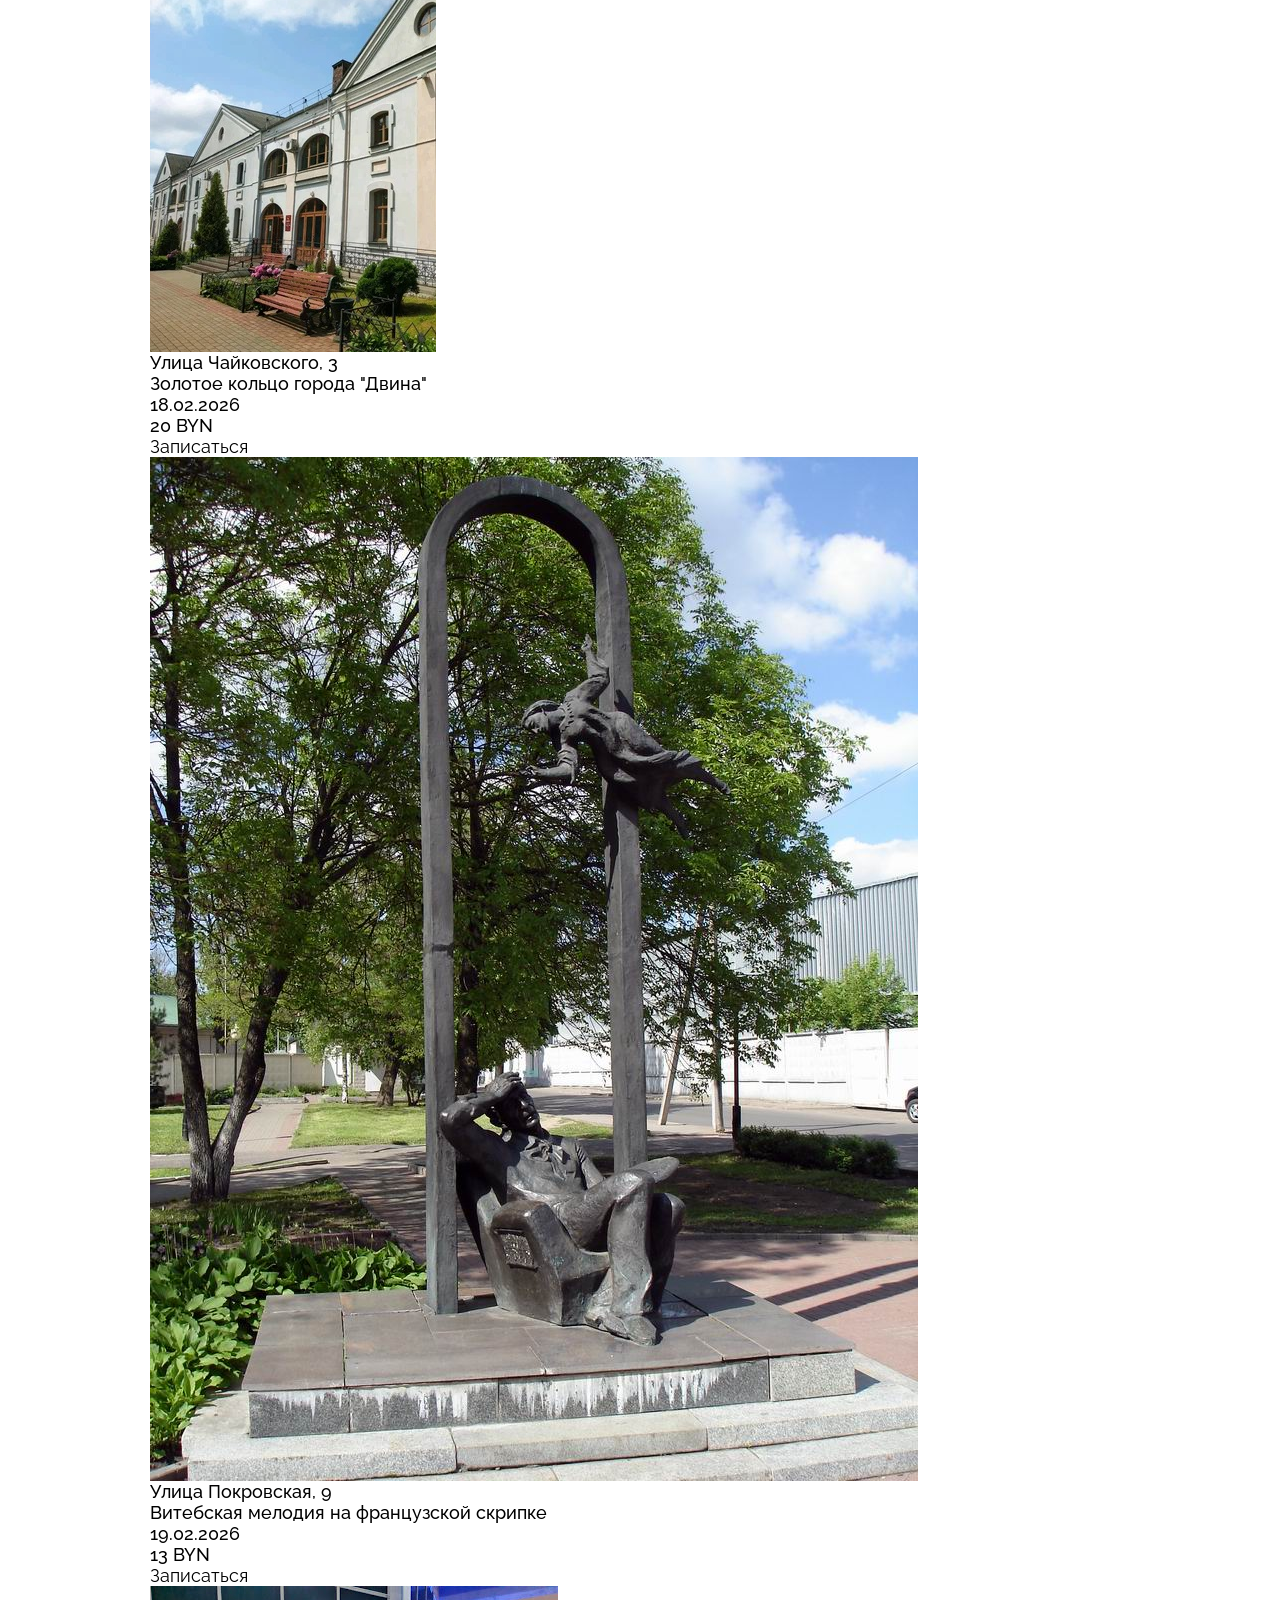
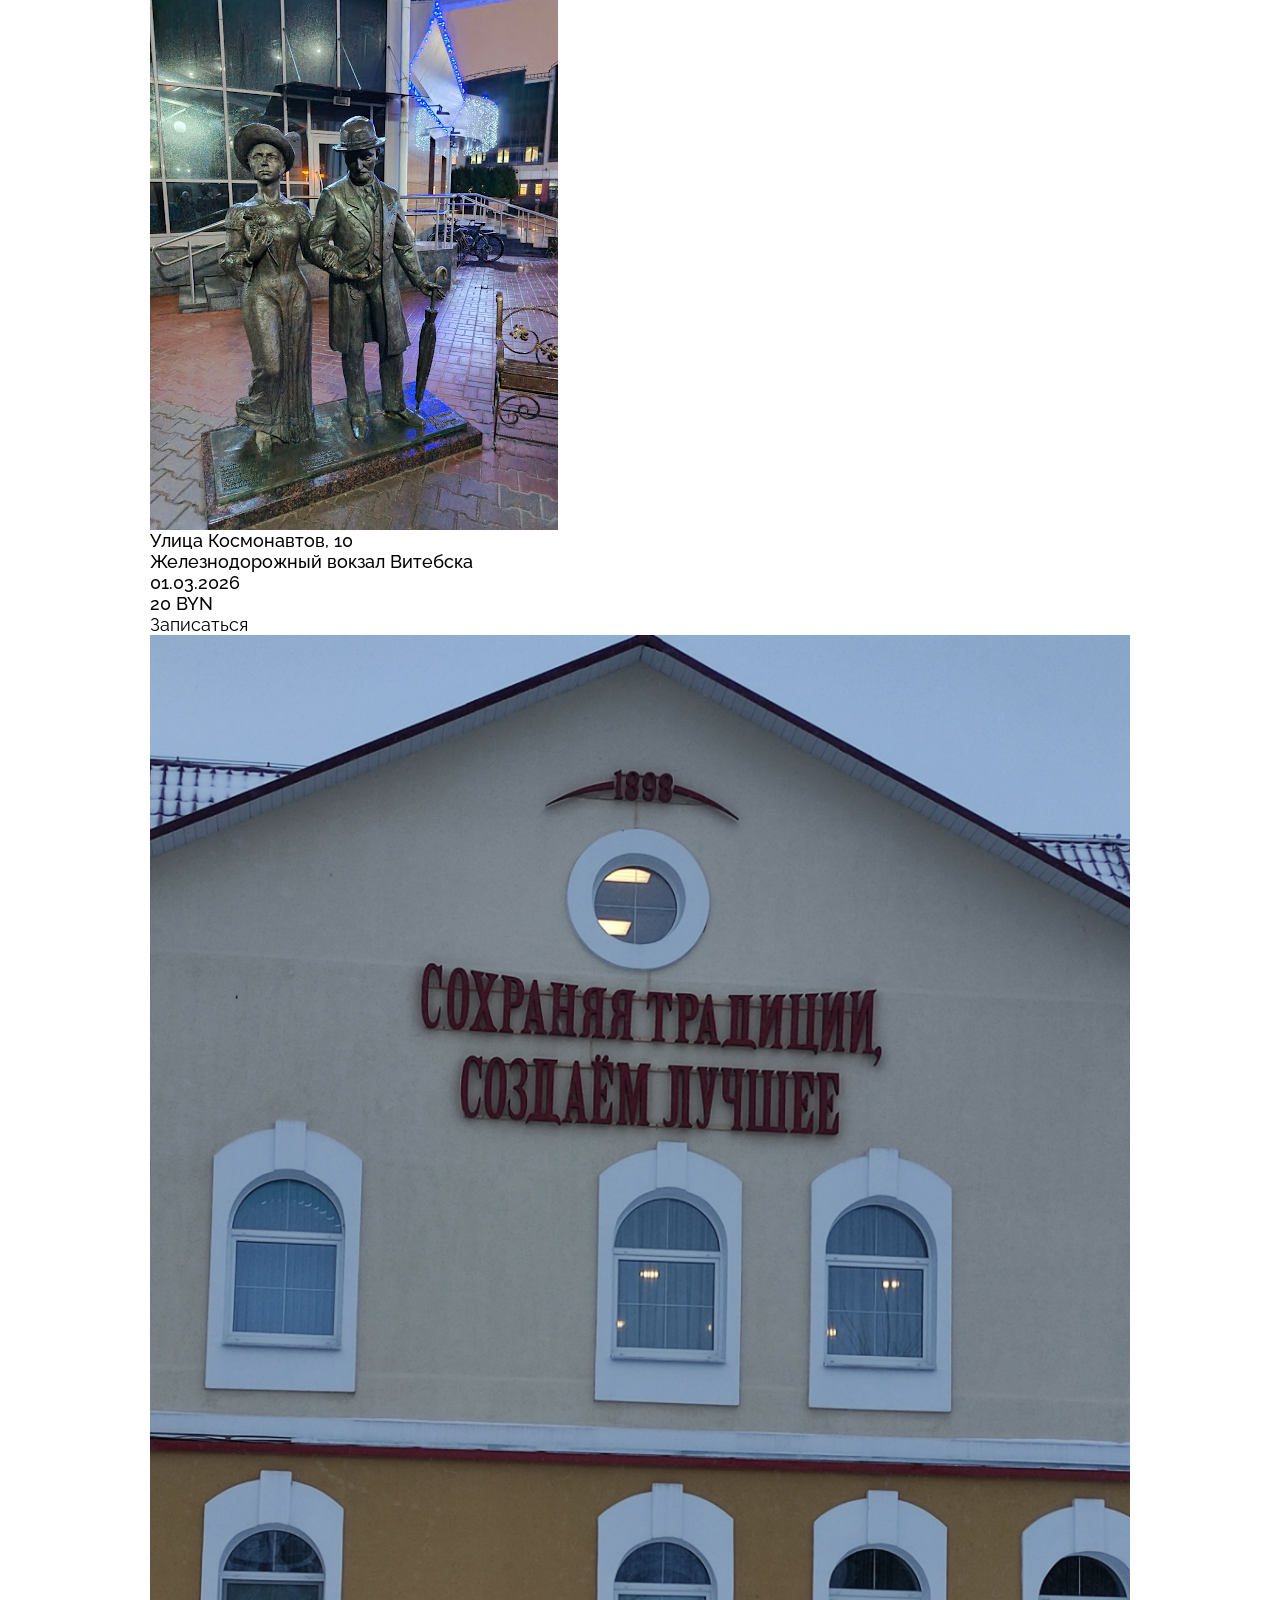
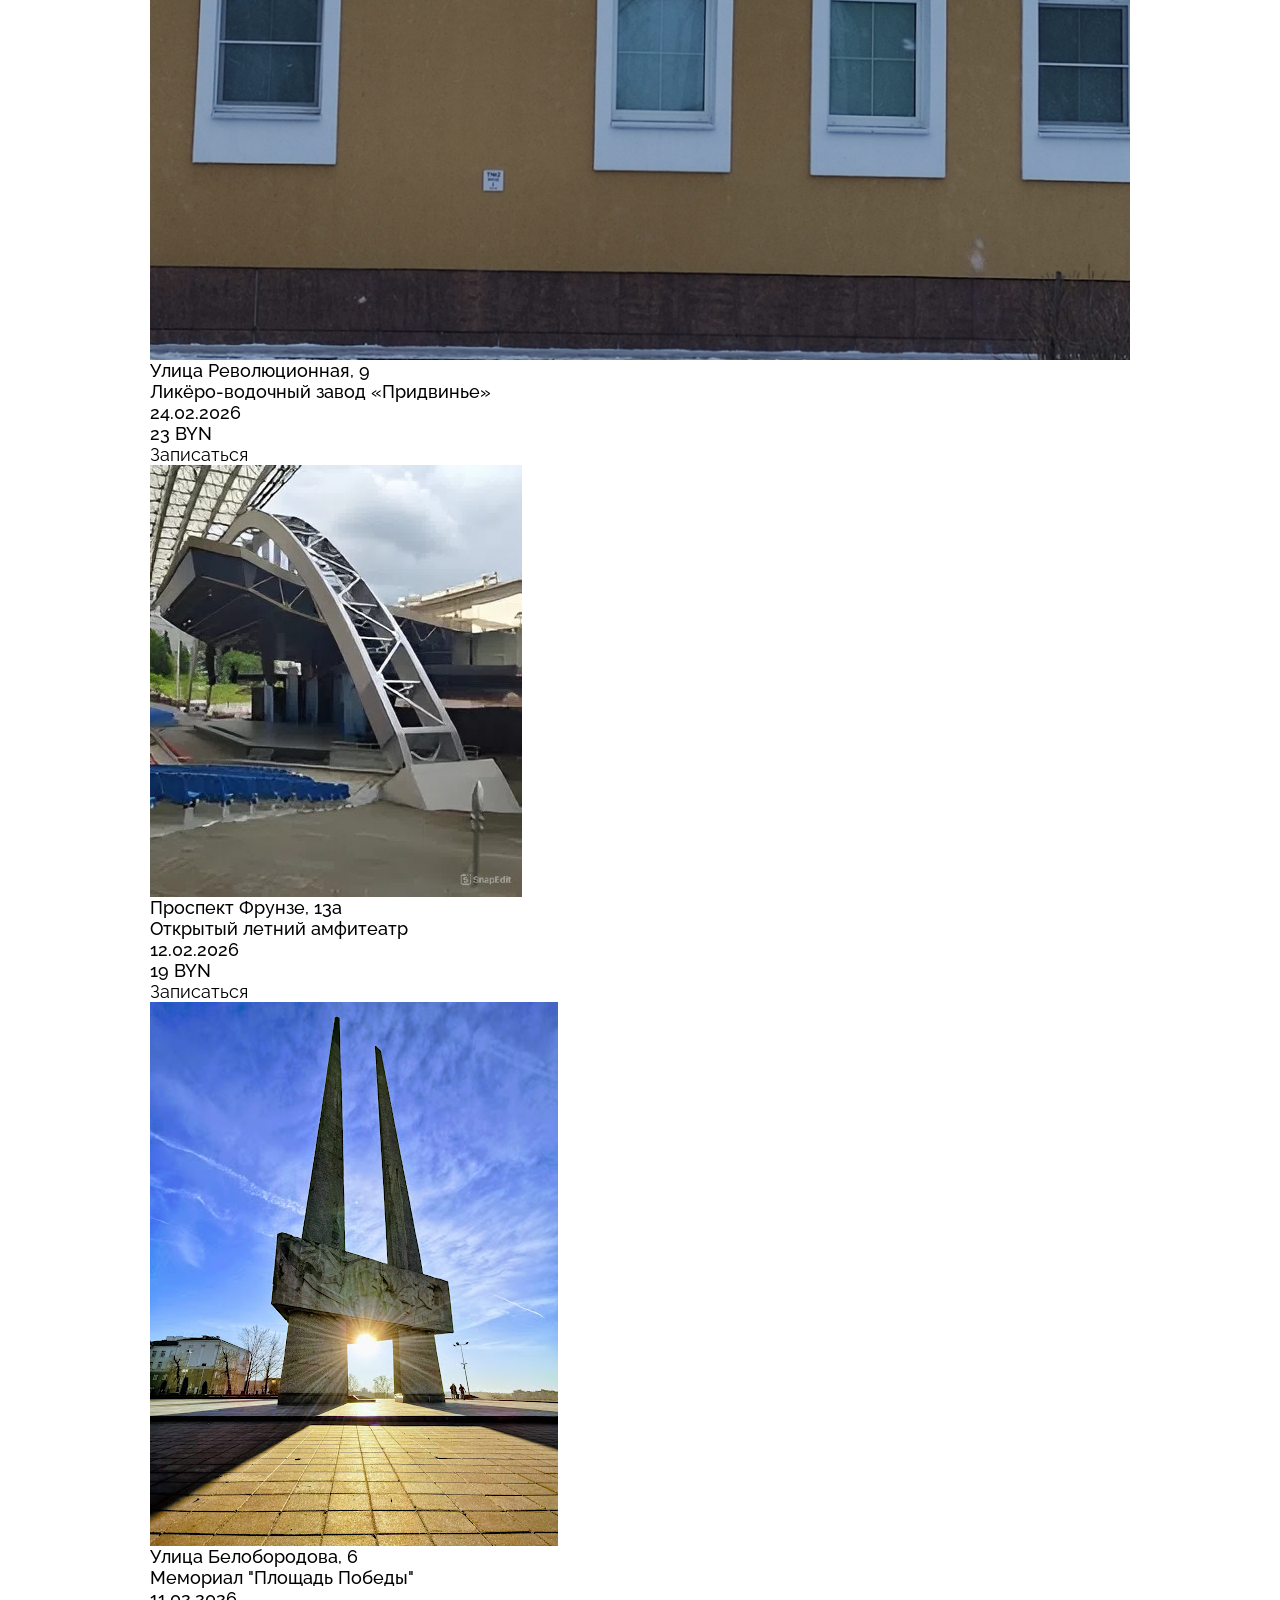
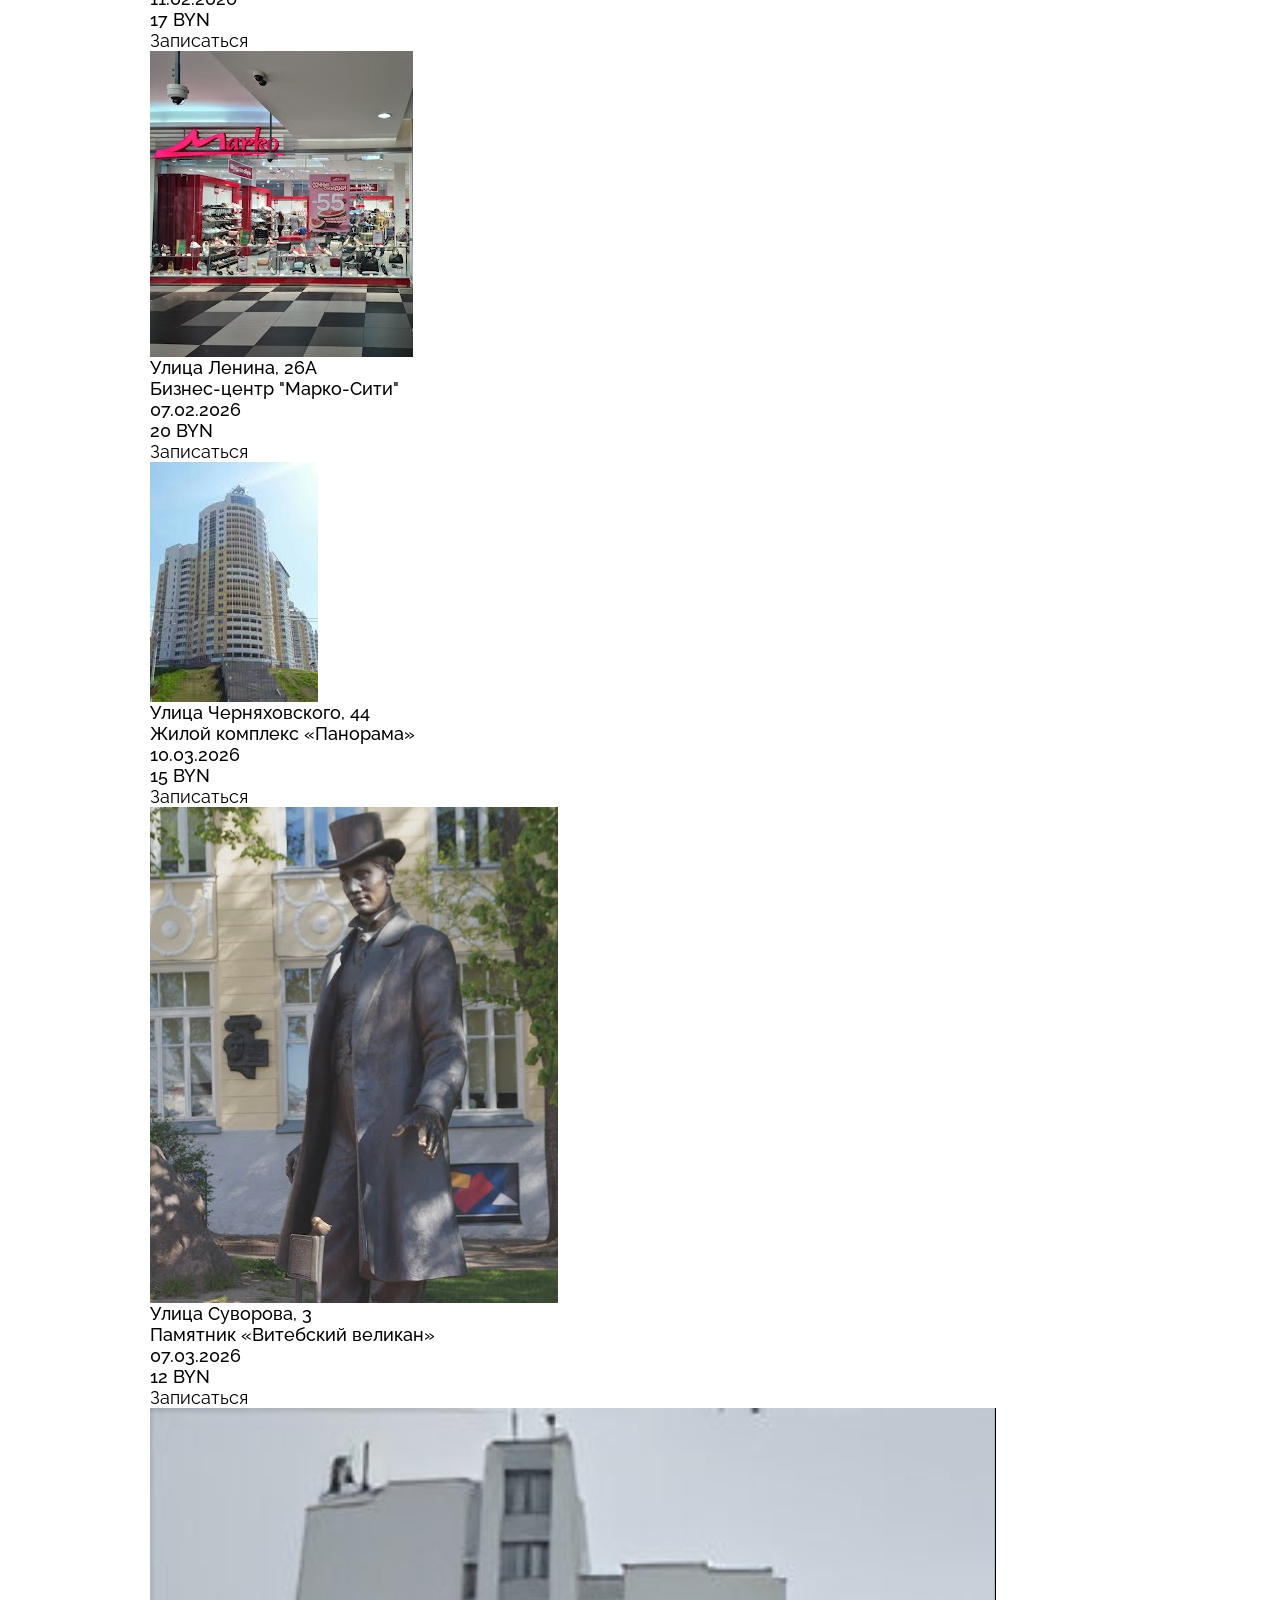
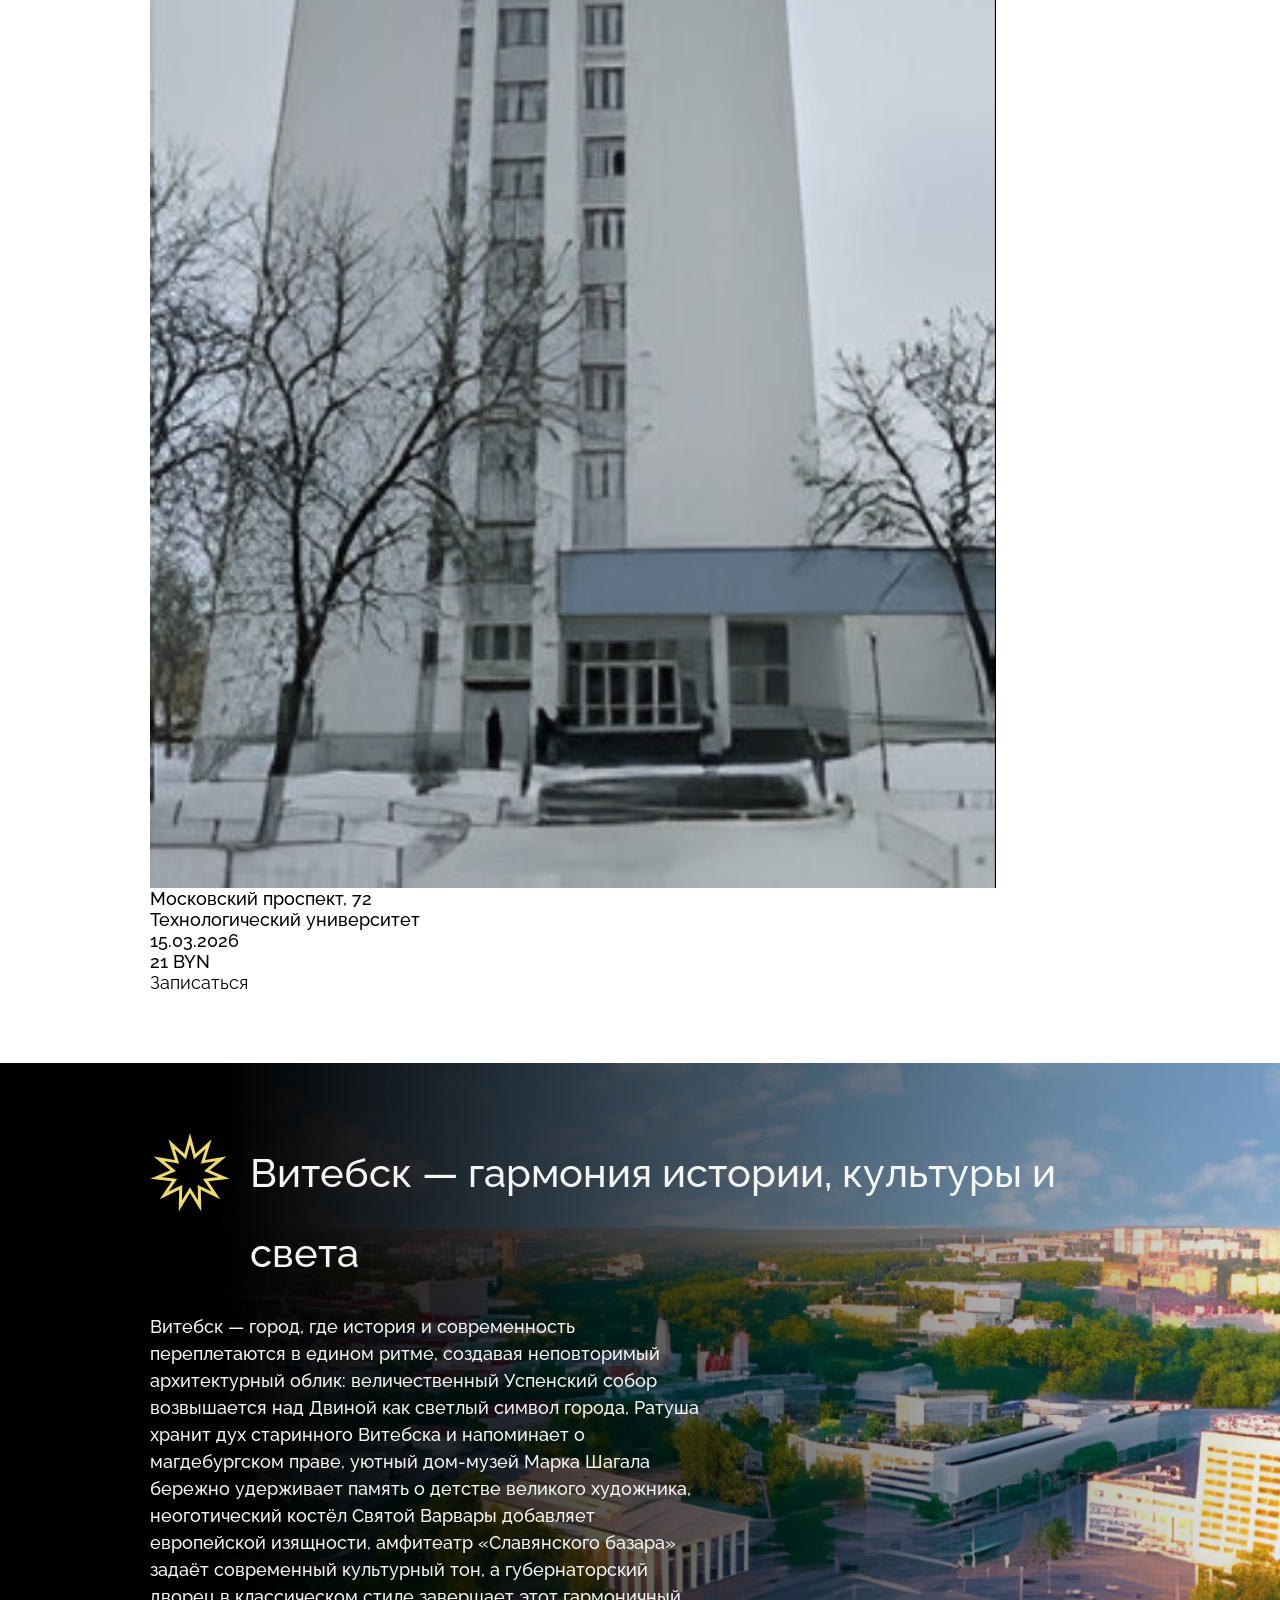
==== commit f6a3bbff: "Update index.html" ====
--- a/index.html
+++ b/index.html
@@ -13,6 +13,7 @@
 </head>
 
 <body id="body" class="scroll">
+  <!--Шапка сайта и навигация-->
   <div class="header_section">
     <div class="container">
       <header class="header">
@@ -27,9 +28,8 @@
         </a>
         <ul class="nav_list">
           <li class="nav_item"></li>
-          </li>
           <li class="nav_item">
-            <a href="#reproduct_text" class="nav_link">Экскурсии</a>
+            <a href="#excursion_text" class="nav_link">Экскурсии</a>
           </li>
           <li class="nav_item">
             <a href="#novelty" class="nav_link">Новинки</a>
@@ -45,6 +45,7 @@
       </header>
     </div>
   </div>
+  <!--Основная часть с текстом-->
   <div class="main_section">
     <div class="container">
       <main class="main">
@@ -68,354 +69,355 @@
       </main>
     </div>
   </div>
-  <div class="reproduct_section">
+  <!--Часть с экскурсиями-->
+  <div class="excursion_section">
     <div class="container">
-      <div class="reproduct">
-        <div class="reproduct_top">
-          <div class="reproduct_text" id="reproduct_text">
+      <div class="excursion">
+        <div class="excursion_top">
+          <div class="excursion_text" id="excursion_text">
             Экскурсии
           </div>
-          <div class="reproduct_btn_swipe">
-            <button class="reproduct_button reproduct_button-active" data-id="oldcity"
+          <div class="excursion_btn_swipe">
+            <button class="excursion_button excursion_button-active" data-id="oldcity"
               aria-label="Экскурсии в старом городе">
               Старый город
             </button>
-            <button class="reproduct_button" data-id="zadvine" aria-label="Экскурсии в задвинье">
+            <button class="excursion_button" data-id="zadvine" aria-label="Экскурсии в задвинье">
               Задвинье
             </button>
-            <button class="reproduct_button" data-id="newcity" aria-label="Экскурсии в современной части города">
+            <button class="excursion_button" data-id="newcity" aria-label="Экскурсии в современной части города">
               Сегодня
             </button>
           </div>
         </div>
-        <div class="reproduct_content">
-          <div class="reproduct_block_all">
-            <div class="reproduct_block reproduct_block-active" id="oldcity-block">
-              <div class="reproduct_block_full">
-                <img class="reproduct_img" src="img/reproduct/rep_france/01.jpg" alt="">
-                <p class="reproduct_author">
+        <div class="excursion_content">
+          <div class="excursion_block_all">
+            <div class="excursion_block excursion_block-active" id="oldcity-block">
+              <div class="excursion_block_full">
+                <img class="excursion_img" src="img/excursions/ex_oldcity/01.webp" alt="">
+                <p class="excursion_author">
                   Улица Толстого, 2
                 </p>
-                <p class="reproduct_name">
+                <p class="excursion_name">
                   Золотая рыбка с ключиком
                 </p>
-                <p class="reproduct_lithography">
+                <p class="excursion_lithography">
                   20.02.2026
                 </p>
-                <p class="reproduct_price">
+                <p class="excursion_price">
                   15 BYN
                 </p>
-                <button class="reproduct_btn">
-                  Записаться
-                </button>
-              </div>
-              <div class="reproduct_block_full">
-                <img class="reproduct_img" src="img/reproduct/rep_france/02.jpg" alt="">
-                <p class="reproduct_author">
+                <button class="excursion_btn">
+                  Записаться
+                </button>
+              </div>
+              <div class="excursion_block_full">
+                <img class="excursion_img" src="img/excursions/ex_oldcity/02.webp" alt="">
+                <p class="excursion_author">
                   Улица Суворова, 1
                 </p>
-                <p class="reproduct_name">
+                <p class="excursion_name">
                   Главная улица старого города
                 </p>
-                <p class="reproduct_lithography">
+                <p class="excursion_lithography">
                   17.02.2026
                 </p>
-                <p class="reproduct_price">
+                <p class="excursion_price">
                   20 BYN
                 </p>
-                <button class="reproduct_btn">
-                  Записаться
-                </button>
-              </div>
-              <div class="reproduct_block_full">
-                <img class="reproduct_img" src="img/reproduct/rep_france/03.jpg" alt="">
-                <p class="reproduct_author">
+                <button class="excursion_btn">
+                  Записаться
+                </button>
+              </div>
+              <div class="excursion_block_full">
+                <img class="excursion_img" src="img/excursions/ex_oldcity/03.webp" alt="">
+                <p class="excursion_author">
                   Улица Крылова, 9
                 </p>
-                <p class="reproduct_name">
+                <p class="excursion_name">
                   Свято-Успенский кафедральный собор
                 </p>
-                <p class="reproduct_lithography">
+                <p class="excursion_lithography">
                   03.03.2026
                 </p>
-                <p class="reproduct_price">
+                <p class="excursion_price">
                   12 BYN
                 </p>
-                <button class="reproduct_btn">
-                  Записаться
-                </button>
-              </div>
-              <div class="reproduct_block_full">
-                <img class="reproduct_img" src="img/reproduct/rep_france/04.jpg" alt="">
-                <p class="reproduct_author">
+                <button class="excursion_btn">
+                  Записаться
+                </button>
+              </div>
+              <div class="excursion_block_full">
+                <img class="excursion_img" src="img/excursions/ex_oldcity/04.webp" alt="">
+                <p class="excursion_author">
                   Улица Ленина, 36
                 </p>
-                <p class="reproduct_name">
+                <p class="excursion_name">
                   Витебский краеведческий музей
                 </p>
-                <p class="reproduct_lithography">
+                <p class="excursion_lithography">
                   08.02.2026
                 </p>
-                <p class="reproduct_price">
+                <p class="excursion_price">
                   22 BYN
                 </p>
-                <button class="reproduct_btn">
-                  Записаться
-                </button>
-              </div>
-              <div class="reproduct_block_full">
-                <img class="reproduct_img" src="img/reproduct/rep_france/05.jpg" alt="">
-                <p class="reproduct_author">
+                <button class="excursion_btn">
+                  Записаться
+                </button>
+              </div>
+              <div class="excursion_block_full">
+                <img class="excursion_img" src="img/excursions/ex_oldcity/05.webp" alt="">
+                <p class="excursion_author">
                   Улица Пушкина, 1
                 </p>
-                <p class="reproduct_name">
+                <p class="excursion_name">
                   Пушкинский пешеходный мост
                 </p>
-                <p class="reproduct_lithography">
+                <p class="excursion_lithography">
                   28.02.2026
                 </p>
-                <p class="reproduct_price">
+                <p class="excursion_price">
                   22 BYN
                 </p>
-                <button class="reproduct_btn">
-                  Записаться
-                </button>
-              </div>
-              <div class="reproduct_block_full">
-                <img class="reproduct_img" src="img/reproduct/rep_france/06.jpg" alt="">
-                <p class="reproduct_author">
+                <button class="excursion_btn">
+                  Записаться
+                </button>
+              </div>
+              <div class="excursion_block_full">
+                <img class="excursion_img" src="img/excursions/ex_oldcity/06.webp" alt="">
+                <p class="excursion_author">
                   Улица Замковая, 1
                 </p>
-                <p class="reproduct_name">
+                <p class="excursion_name">
                   Церковь благой богородицы
                 </p>
-                <p class="reproduct_lithography">
+                <p class="excursion_lithography">
                   05.03.2026
                 </p>
-                <p class="reproduct_price">
+                <p class="excursion_price">
                   20 BYN
                 </p>
-                <button class="reproduct_btn">
+                <button class="excursion_btn">
                   Записаться
                 </button>
               </div>
             </div>
-            <div class="reproduct_block" id="zadvine-block">
-              <div class="reproduct_block_full">
-                <img class="reproduct_img" src="img/reproduct/rep_germany/01.jpg" alt="">
-                <p class="reproduct_author">
+            <div class="excursion_block" id="zadvine-block">
+              <div class="excursion_block_full">
+                <img class="excursion_img" src="img/excursions/ex_zadvine/01.webp" alt="">
+                <p class="excursion_author">
                   Улица Покровская, 11
                 </p>
-                <p class="reproduct_name">
+                <p class="excursion_name">
                   Дом-музей Марка Шагала
                 </p>
-                <p class="reproduct_lithography">
+                <p class="excursion_lithography">
                   15.02.2026
                 </p>
-                <p class="reproduct_price">
+                <p class="excursion_price">
                   16 BYN
                 </p>
-                <button class="reproduct_btn">
-                  Записаться
-                </button>
-              </div>
-              <div class="reproduct_block_full">
-                <img class="reproduct_img" src="img/reproduct/rep_germany/02.jpg" alt="">
-                <p class="reproduct_author">
+                <button class="excursion_btn">
+                  Записаться
+                </button>
+              </div>
+              <div class="excursion_block_full">
+                <img class="excursion_img" src="img/excursions/ex_zadvine/02.webp" alt="">
+                <p class="excursion_author">
                   Улица Революционная, 10
                 </p>
-                <p class="reproduct_name">
+                <p class="excursion_name">
                   Большая Любавичская синагога
                 </p>
-                <p class="reproduct_lithography">
+                <p class="excursion_lithography">
                   23.02.2026
                 </p>
-                <p class="reproduct_price">
+                <p class="excursion_price">
                   14 BYN
                 </p>
-                <button class="reproduct_btn">
-                  Записаться
-                </button>
-              </div>
-              <div class="reproduct_block_full">
-                <img class="reproduct_img" src="img/reproduct/rep_germany/03.jpg" alt="">
-                <p class="reproduct_author">
+                <button class="excursion_btn">
+                  Записаться
+                </button>
+              </div>
+              <div class="excursion_block_full">
+                <img class="excursion_img" src="img/excursions/ex_zadvine/03.webp" alt="">
+                <p class="excursion_author">
                   Улица Чайковского, 3
                 </p>
-                <p class="reproduct_name">
+                <p class="excursion_name">
                   Золотое кольцо города "Двина"
                 </p>
-                <p class="reproduct_lithography">
+                <p class="excursion_lithography">
                   18.02.2026
                 </p>
-                <p class="reproduct_price">
+                <p class="excursion_price">
                   20 BYN
                 </p>
-                <button class="reproduct_btn">
-                  Записаться
-                </button>
-              </div>
-              <div class="reproduct_block_full">
-                <img class="reproduct_img" src="img/reproduct/rep_germany/04.jpg" alt="">
-                <p class="reproduct_author">
+                <button class="excursion_btn">
+                  Записаться
+                </button>
+              </div>
+              <div class="excursion_block_full">
+                <img class="excursion_img" src="img/excursions/ex_zadvine/04.webp" alt="">
+                <p class="excursion_author">
                   Улица Покровская, 9
                 </p>
-                <p class="reproduct_name">
+                <p class="excursion_name">
                   Витебская мелодия на французской скрипке
                 </p>
-                <p class="reproduct_lithography">
+                <p class="excursion_lithography">
                   19.02.2026
                 </p>
-                <p class="reproduct_price">
+                <p class="excursion_price">
                   13 BYN
                 </p>
-                <button class="reproduct_btn">
-                  Записаться
-                </button>
-              </div>
-              <div class="reproduct_block_full">
-                <img class="reproduct_img" src="img/reproduct/rep_germany/05.jpg" alt="">
-                <p class="reproduct_author">
+                <button class="excursion_btn">
+                  Записаться
+                </button>
+              </div>
+              <div class="excursion_block_full">
+                <img class="excursion_img" src="img/excursions/ex_zadvine/05.webp" alt="">
+                <p class="excursion_author">
                   Улица Космонавтов, 10
                 </p>
-                <p class="reproduct_name">
+                <p class="excursion_name">
                   Железнодорожный вокзал Витебска
                 </p>
-                <p class="reproduct_lithography">
+                <p class="excursion_lithography">
                   01.03.2026
                 </p>
-                <p class="reproduct_price">
+                <p class="excursion_price">
                   20 BYN
                 </p>
-                <button class="reproduct_btn">
-                  Записаться
-                </button>
-              </div>
-              <div class="reproduct_block_full">
-                <img class="reproduct_img" src="img/reproduct/rep_germany/06.jpg" alt="">
-                <p class="reproduct_author">
+                <button class="excursion_btn">
+                  Записаться
+                </button>
+              </div>
+              <div class="excursion_block_full">
+                <img class="excursion_img" src="img/excursions/ex_zadvine/06.webp" alt="">
+                <p class="excursion_author">
                   Улица Революционная, 9
                 </p>
-                <p class="reproduct_name">
+                <p class="excursion_name">
                   Ликёро-водочный завод «Придвинье»
                 </p>
-                <p class="reproduct_lithography">
+                <p class="excursion_lithography">
                   24.02.2026
                 </p>
-                <p class="reproduct_price">
+                <p class="excursion_price">
                   23 BYN
                 </p>
-                <button class="reproduct_btn">
+                <button class="excursion_btn">
                   Записаться
                 </button>
               </div>
             </div>
-            <div class="reproduct_block" id="newcity-block">
-              <div class="reproduct_block_full">
-                <img class="reproduct_img" src="img/reproduct/rep_england/01.jpg" alt="">
-                <p class="reproduct_author">
+            <div class="excursion_block" id="newcity-block">
+              <div class="excursion_block_full">
+                <img class="excursion_img" src="img/excursions/ex_newcity/01.webp" alt="">
+                <p class="excursion_author">
                   Проспект Фрунзе, 13а
                 </p>
-                <p class="reproduct_name">
+                <p class="excursion_name">
                   Открытый летний амфитеатр
                 </p>
-                <p class="reproduct_lithography">
+                <p class="excursion_lithography">
                   12.02.2026
                 </p>
-                <p class="reproduct_price">
+                <p class="excursion_price">
                   19 BYN
                 </p>
-                <button class="reproduct_btn">
-                  Записаться
-                </button>
-              </div>
-              <div class="reproduct_block_full">
-                <img class="reproduct_img" src="img/reproduct/rep_england/02.jpg" alt="">
-                <p class="reproduct_author">
+                <button class="excursion_btn">
+                  Записаться
+                </button>
+              </div>
+              <div class="excursion_block_full">
+                <img class="excursion_img" src="img/excursions/ex_newcity/02.webp" alt="">
+                <p class="excursion_author">
                   Улица Белобородова, 6
                 </p>
-                <p class="reproduct_name">
+                <p class="excursion_name">
                   Мемориал "Площадь Победы"
                 </p>
-                <p class="reproduct_lithography">
+                <p class="excursion_lithography">
                   11.02.2026
                 </p>
-                <p class="reproduct_price">
+                <p class="excursion_price">
                   17 BYN
                 </p>
-                <button class="reproduct_btn">
-                  Записаться
-                </button>
-              </div>
-              <div class="reproduct_block_full">
-                <img class="reproduct_img" src="img/reproduct/rep_england/03.jpg" alt="">
-                <p class="reproduct_author">
+                <button class="excursion_btn">
+                  Записаться
+                </button>
+              </div>
+              <div class="excursion_block_full">
+                <img class="excursion_img" src="img/excursions/ex_newcity/03.webp" alt="">
+                <p class="excursion_author">
                   Улица Ленина, 26А
                 </p>
-                <p class="reproduct_name">
+                <p class="excursion_name">
                   Бизнес-центр "Марко-Сити"
                 </p>
-                <p class="reproduct_lithography">
+                <p class="excursion_lithography">
                   07.02.2026
                 </p>
-                <p class="reproduct_price">
+                <p class="excursion_price">
                   20 BYN
                 </p>
-                <button class="reproduct_btn">
-                  Записаться
-                </button>
-              </div>
-              <div class="reproduct_block_full">
-                <img class="reproduct_img" src="img/reproduct/rep_england/04.jpg" alt="">
-                <p class="reproduct_author">
+                <button class="excursion_btn">
+                  Записаться
+                </button>
+              </div>
+              <div class="excursion_block_full">
+                <img class="excursion_img" src="img/excursions/ex_newcity/04.webp" alt="">
+                <p class="excursion_author">
                   Улица Черняховского, 44
                 </p>
-                <p class="reproduct_name">
+                <p class="excursion_name">
                   Жилой комплекс «Панорама»
                 </p>
-                <p class="reproduct_lithography">
+                <p class="excursion_lithography">
                   10.03.2026
                 </p>
-                <p class="reproduct_price">
+                <p class="excursion_price">
                   15 BYN
                 </p>
-                <button class="reproduct_btn">
-                  Записаться
-                </button>
-              </div>
-              <div class="reproduct_block_full">
-                <img class="reproduct_img" src="img/reproduct/rep_england/05.jpg" alt="">
-                <p class="reproduct_author">
+                <button class="excursion_btn">
+                  Записаться
+                </button>
+              </div>
+              <div class="excursion_block_full">
+                <img class="excursion_img" src="img/excursions/ex_newcity/05.webp" alt="">
+                <p class="excursion_author">
                   Улица Суворова, 3
                 </p>
-                <p class="reproduct_name">
+                <p class="excursion_name">
                   Памятник «Витебский великан»
                 </p>
-                <p class="reproduct_lithography">
+                <p class="excursion_lithography">
                   07.03.2026
                 </p>
-                <p class="reproduct_price">
+                <p class="excursion_price">
                   12 BYN
                 </p>
-                <button class="reproduct_btn">
-                  Записаться
-                </button>
-              </div>
-              <div class="reproduct_block_full">
-                <img class="reproduct_img" src="img/reproduct/rep_england/06.jpg" alt="">
-                <p class="reproduct_author">
-                  Московский проспект, 72
-                </p>
-                <p class="reproduct_name">
+                <button class="excursion_btn">
+                  Записаться
+                </button>
+              </div>
+              <div class="excursion_block_full">
+                <img class="excursion_img" src="img/excursions/ex_newcity/06.webp" alt="">
+                <p class="excursion_author">
+                  Московский проспект, 72 
+                </p>
+                <p class="excursion_name">
                   Технологический университет
                 </p>
-                <p class="reproduct_lithography">
+                <p class="excursion_lithography">
                   15.03.2026
                 </p>
-                <p class="reproduct_price">
+                <p class="excursion_price">
                   21 BYN
                 </p>
-                <button class="reproduct_btn">
+                <button class="excursion_btn">
                   Записаться
                 </button>
               </div>
@@ -425,6 +427,7 @@
       </div>
     </div>
   </div>
+  <!--Часть с текстом о витебске-->
   <div class="collection_section" id="novelty">
     <div class="container">
       <div class="collection">
@@ -454,6 +457,7 @@
       </div>
     </div>
   </div>
+  <!--Часть с командой-->
   <div class="command_section" id="aboutUs">
     <div class="container">
       <div class="command">
@@ -479,6 +483,7 @@
       </div>
     </div>
   </div>
+  <!--Часть с обратной связью-->
   <div class="feedback_section" id="feedBack">
     <div class="container">
       <div class="feedback">
@@ -504,6 +509,7 @@
       </div>
     </div>
   </div>
+  <!--Подвал с копирайтом-->
   <div class="footer_section">
     <div class="container">
       <footer class="footer">
@@ -529,11 +535,11 @@
         <div class="footer_nav_social">
           <ul class="footer_nav_list">
             <li class="footer_nav_item">
-              <a href="#reproduct_text" class="nav_link">Экскурсии</a>
-              <a href="#reproduct_text" class="reproduct_button reproduct_button-active" data-id="oldcity">Старый
+              <a href="#excursion_text" class="nav_link">Экскурсии</a>
+              <a href="#excursion_text" class="excursion_button excursion_button-active" data-id="oldcity">Старый
                 город</a>
-              <a href="#reproduct_text" class="reproduct_button" data-id="zadvine">Задвинье</a>
-              <a href="#reproduct_text" class="reproduct_button" data-id="newcity">Сегодня</a>
+              <a href="#excursion_text" class="excursion_button" data-id="zadvine">Задвинье</a>
+              <a href="#excursion_text" class="excursion_button" data-id="newcity">Сегодня</a>
             </li>
             <li class="footer_nav_item">
               <a href="#novelty" class="nav_link">О Витебске</a>
--- a/styles.css
+++ b/styles.css
@@ -0,0 +1,1119 @@
+:root {
+    --fc: #edece1;
+    --sc: #b8b176;
+    --tc: #2c2d35;
+    --ftc: #86928b;
+    --ffc: #f5f6f4;
+    --sxc: #e6e8d4;
+    --svc: #837e3d;
+}
+
+*,
+*::before,
+*::after {
+    -webkit-box-sizing: border-box;
+    box-sizing: border-box;
+    padding: 0;
+    margin: 0;
+    border: none;
+}
+
+*:focus {
+    outline: 3px solid var(--sc);
+    outline-offset: 3px;
+    border-radius: 4px;
+}
+
+html {
+    width: 100%;
+    scroll-behavior: smooth;
+}
+
+body {
+    transition: opacity ease-in 0.2s;
+    font-family: "Raleway", sans-serif;
+    font-size: 18px;
+    font-weight: 500;
+}
+
+body[unresolved] {
+    opacity: 0;
+    display: block;
+    overflow: hidden;
+    position: relative;
+}
+
+.scroll-active {
+    overflow: hidden;
+}
+
+.header_section {
+    background: var(--fc);
+}
+
+.container {
+    max-width: 1130px;
+    padding: 0 10px;
+    margin: 0 auto;
+}
+
+/* HEADER */
+.header {
+    display: flex;
+    align-items: center;
+    justify-content: space-between;
+    padding: 33px 0;
+}
+
+.logo {
+    display: flex;
+    align-items: center;
+    gap: 8px;
+}
+
+.logo_img {
+    max-width: 35px;
+    max-height: 35px;
+    width: 100%;
+    height: 100%;
+}
+
+.logo_text {
+    font-size: 20px;
+    font-weight: 700;
+    line-height: 23px;
+    color: var(--sc);
+}
+
+.nav_list {
+    display: flex;
+    align-items: center;
+    gap: 60px;
+}
+
+.nav_item:first-child {
+    display: none;
+    z-index: 3;
+}
+
+.nav_link {
+    font-size: 20px;
+    font-weight: 500;
+    line-height: 23px;
+    color: var(--tc);
+    transition: color 0.3s ease;
+    margin-bottom: 5px;
+}
+
+.nav_link:hover {
+    color: var(--sc);
+}
+
+.audio_player {
+    display: flex;
+    align-items: center;
+    gap: 10px;
+}
+
+.play_audio {
+    font-size: 22px;
+    background: none;
+    border: none;
+    cursor: pointer;
+    color: #2C2D35;
+    margin-bottom: 5px;
+}
+
+/* MAIN */
+.main {
+    display: flex;
+    align-items: center;
+    gap: 30px;
+}
+
+.main_heading {
+    font-size: 60px;
+    font-weight: 500;
+    line-height: 66px;
+    color: var(--tc);
+}
+
+.main_heading span {
+    color: var(--sc);
+}
+
+.main_subtitle {
+    font-size: 18px;
+    font-weight: 500;
+    line-height: 27px;
+    margin-top: 20px;
+    color: var(--ftc);
+}
+
+.main_button {
+    margin-top: 60px;
+    display: flex;
+    width: 225px;
+    height: 65px;
+    border: 1px solid var(--sc);
+    justify-content: center;
+    align-items: center;
+    font-size: 20px;
+    font-weight: 500;
+    line-height: 23px;
+    color: var(--sc);
+    transition: all 0.3s ease;
+}
+
+.main_button:hover {
+    color: var(--ffc);
+    background: var(--sc);
+}
+
+/* REPRODUCT (карточки и переключатели) */
+.reproduct_section {
+    margin-top: 70px;
+}
+
+.reproduct_top {
+    display: flex;
+    justify-content: space-between;
+    align-items: center;
+}
+
+.reproduct_text {
+    font-size: 40px;
+    font-weight: 500;
+    line-height: 44px;
+    text-overflow: ellipsis;
+    color: var(--tc);
+}
+
+.reproduct_btn_swipe {
+    display: flex;
+    gap: 0 30px;
+}
+
+.reproduct_button {
+    padding: 10px 20px;
+    background: var(--sxc);
+    border-radius: 20px;
+    color: var(--tc);
+    font-size: 20px;
+    font-weight: 500;
+    line-height: 23px;
+    transition: all 0.3s ease;
+}
+
+.reproduct_button:hover:not(.reproduct_button-active) {
+    color: var(--sxc);
+    background: var(--sc);
+}
+
+.reproduct_button-active {
+    background: var(--svc);
+    color: var(--ffc);
+}
+
+.reproduct_block {
+    display: none;
+    gap: 30px;
+}
+
+.reproduct_block-active {
+    display: flex;
+    justify-content: space-between;
+    flex-wrap: wrap;
+    gap: 30px;
+}
+
+.reproduct_block-active {
+    animation: fadeIn 0.5s ease-in-out;
+}
+
+/* Карточка — вертикальный флекс, чтобы элементы растягивались по ширине */
+.reproduct_block_full {
+    background: var(--fc);
+    display: flex;
+    flex-direction: column;
+    align-items: stretch;
+    width: 100%;
+    max-width: 350px;
+    padding: 20px;
+    padding-bottom: 30px;
+    text-align: left;
+    box-sizing: border-box;
+}
+
+/* Картинка — не ломает карточку */
+.reproduct_block_full>img {
+    width: auto;
+    height: 380px;
+    object-fit: cover;
+    min-height: 0;
+}
+
+/* Автор, название, дата, цена */
+.reproduct_author {
+    padding-top: 20px;
+    font-size: 18px;
+    font-weight: 500;
+    line-height: 21px;
+    color: var(--fc);
+}
+
+.reproduct_name {
+    padding-top: 10px;
+    font-size: 25px;
+    font-weight: 500;
+    line-height: 35px;
+    color: var(--tc);
+    /* по умолчанию — высота не фиксирована, line-clamp добавим в адаптиве */
+}
+
+.reproduct_lithography {
+    padding-top: 8px;
+    font-size: 18px;
+    font-weight: 500;
+    line-height: 21px;
+    color: var(--tc);
+}
+
+.reproduct_price {
+    padding-top: 10px;
+    font-size: 24px;
+    font-weight: 500;
+    line-height: 28px;
+    color: var(--sc);
+    margin-bottom: 15px;
+}
+
+/* Кнопка в карточке — гибкая */
+.reproduct_btn {
+    width: 310px;
+    height: 65px;
+    border: 1px solid var(--sc);
+    font-size: 20px;
+    font-weight: 500;
+    line-height: 23px;
+    color: var(--sc);
+    transition: all 0.3s ease;
+    background: transparent;
+    cursor: pointer;
+}
+
+.reproduct_btn:hover {
+    color: var(--ffc);
+    background: var(--sc);
+}
+
+.reproduct_content {
+    margin-top: 30px;
+}
+
+/* COLLECTION */
+.collection_section {
+    background-image: url(img/foot.webp);
+    margin-top: 70px;
+    background-repeat: no-repeat;
+    background-size: cover;
+}
+
+.collection {
+    padding: 70px 0;
+}
+
+.col_logo_title {
+    display: flex;
+    gap: 20px;
+}
+
+.col_logo {
+    max-width: 80px;
+    max-height: 80px;
+    width: 100%;
+    height: 100%;
+}
+
+.col_title {
+    font-size: 40px;
+    font-weight: 500;
+    line-height: 80px;
+    color: var(--ffc);
+}
+
+.col_subtitle {
+    margin-top: 20px;
+    font-size: 18px;
+    font-weight: 500;
+    line-height: 27px;
+    color: var(--ffc);
+    max-width: 560px;
+}
+
+/* col link */
+.col_link {
+    display: inline-block;
+    margin-top: 60px;
+    font-size: 20px;
+    font-weight: 500;
+    line-height: 23px;
+    color: var(--tc);
+    background: #eedb6d;
+    padding: 21px 60px;
+    transition: background-color 0.3s ease;
+}
+
+.col_link:hover {
+    background: #faeb97;
+}
+
+/* COMMAND */
+.command_section {
+    padding: 70px 0;
+}
+
+.command {
+    display: flex;
+    justify-content: space-between;
+    align-items: center;
+    gap: 30px;
+}
+
+.command_img {
+    max-width: 430px;
+    max-height: 430px;
+}
+
+.command_right {
+    max-width: 635px;
+    width: 100%;
+}
+
+.command_title {
+    font-size: 38px;
+    font-weight: 500;
+    line-height: 42px;
+    color: var(--tc);
+}
+
+.command_subtitle {
+    padding-top: 20px;
+    font-size: 18px;
+    font-weight: 500;
+    line-height: 27px;
+    color: var(--tc);
+}
+
+.command_people_image {
+    display: flex;
+    padding-top: 20px;
+    gap: 25px;
+}
+
+.people_img {
+    max-width: 80px;
+    max-height: 80px;
+    width: 100%;
+    height: 100%;
+}
+
+/* FEEDBACK */
+.feedback_title {
+    font-size: 40px;
+    font-weight: 500;
+    line-height: 40px;
+    color: var(--tc);
+    text-align: center;
+    margin-bottom: 10px;
+}
+
+.feedback_input {
+    width: 100%;
+    margin: 15px 0;
+    border: 1px solid var(--sc);
+    transition: all 0.3s ease;
+}
+
+label {
+    display: none;
+}
+
+.feedback_input_text {
+    padding: 14px 18px;
+    font-size: 18px;
+    font-weight: 500;
+    color: var(--tc);
+    background: var(--ffc);
+    border-radius: 8px;
+}
+
+.feedback_input_text::placeholder {
+    color: var(--ftc);
+}
+
+.feedback_input_text:focus {
+    border-color: var(--svc);
+    background: var(--ffc);
+    outline: none;
+    box-shadow: 0 0 0 3px rgba(89, 141, 102, 0.25);
+}
+
+.feedback_input_text:hover {
+    background: var(--fc);
+}
+
+.feedback_input_submit {
+    padding: 16px 28px;
+    margin-bottom: 30px;
+    font-size: 20px;
+    font-weight: 600;
+    color: var(--sc);
+    background: var(--sc);
+    border-radius: 10px;
+    cursor: pointer;
+}
+
+.feedback_input_submit:hover {
+    background: var(--svc);
+    color: var(--ffc);
+}
+
+.feedback_input_submit:active {
+    background: var(--svc);
+    color: var(--ffc);
+    transform: translateY(2px);
+}
+
+/* FOOTER */
+.footer_section {
+    background: var(--fc);
+}
+
+.footer {
+    padding: 23px 0;
+    display: flex;
+    align-items: center;
+    justify-content: space-between;
+}
+
+.footer_logo_number {
+    max-width: 180px;
+    width: 100%;
+}
+
+.number {
+    padding-top: 35px;
+}
+
+.phone {
+    font-size: 20px;
+    font-weight: 500;
+    line-height: 23px;
+    color: var(--tc);
+}
+
+.name {
+    padding-top: 8px;
+    font-size: 18px;
+    font-weight: 500;
+    line-height: 21px;
+    color: var(--ftc);
+}
+
+.footer_nav_list {
+    display: flex;
+    gap: 60px;
+}
+
+.footer_nav_item {
+    display: flex;
+    flex-direction: column;
+}
+
+.footer_nav_item .reproduct_button {
+    font-size: 18px;
+    font-weight: 500;
+    line-height: 27px;
+    color: var(--ftc);
+    padding: 0;
+    padding-bottom: 6px;
+    background: transparent;
+}
+
+.footer_nav_item .reproduct_button-active {
+    background: transparent;
+}
+
+.footer_nav_item .reproduct_button:hover {
+    background: transparent;
+}
+
+.footer_nav_link {
+    font-size: 18px;
+    font-weight: 500;
+    line-height: 27px;
+    color: var(--ftc);
+}
+
+.footer_nav_link:hover {
+    color: var(--ftc);
+}
+
+.footer_nav_link:not(:last-child) {
+    padding-bottom: 6px;
+}
+
+.footer_nav_social {
+    display: flex;
+    justify-content: space-between;
+    max-width: 800px;
+    width: 100%;
+}
+
+.footer_social_icon {
+    display: flex;
+    gap: 40px;
+}
+
+.footer_social_link {
+    color: var(--tc);
+}
+
+.footer_icon {
+    transition: color 0.3s ease;
+}
+
+.footer_icon path {
+    fill: currentColor;
+}
+
+.footer_icon:hover {
+    color: var(--sc);
+}
+
+.footer_social_text {
+    padding-top: 10px;
+    font-size: 12px;
+    font-weight: 500;
+    line-height: 14px;
+    color: var(--ftc);
+}
+
+.footer_social_copyright {
+    font-size: 12px;
+    font-weight: 500;
+    line-height: 14px;
+    color: var(--ftc);
+}
+
+.footer_social_reserved {
+    padding-top: 6px;
+}
+
+/* Accessibility & general protections */
+a,
+a:link,
+a:visited {
+    text-decoration: none;
+}
+
+a:hover {
+    text-decoration: none;
+}
+
+aside,
+footer,
+header,
+main,
+nav,
+section {
+    display: block;
+}
+
+ul,
+ul li {
+    list-style: none;
+}
+
+img {
+    vertical-align: top;
+}
+
+img,
+svg {
+    max-width: 100%;
+    height: auto;
+}
+
+address {
+    font-style: normal;
+}
+
+button,
+input,
+select,
+textarea {
+    font-family: inherit;
+    font-size: inherit;
+    color: inherit;
+    background-color: transparent;
+}
+
+input::-ms-clear {
+    display: none;
+}
+
+button,
+input[type=submit] {
+    display: inline-block;
+    box-shadow: none;
+    background-color: transparent;
+    background: none;
+    cursor: pointer;
+}
+
+button::-moz-focus-inner {
+    padding: 0;
+    border: 0;
+}
+
+label {
+    cursor: pointer;
+}
+
+legend {
+    display: block;
+}
+
+/* ============================
+      ADAPTIVE (чистый, единый блок)
+      чек-пойнты: 1440 / 690 / 320
+      (удалены все старые экспериментальные адаптивы)
+      ============================ */
+
+/* Общие защитные правила для адаптива */
+.reproduct_block_full,
+.reproduct_block,
+.reproduct_btn_swipe .reproduct_button,
+.feedback_content,
+.feedback_input,
+.feedback_input_text {
+    min-width: 0;
+}
+
+.reproduct_name,
+.col_subtitle,
+.command_subtitle,
+.footer_nav_link,
+.feedback_input_text {
+    word-break: break-word;
+    overflow-wrap: break-word;
+}
+
+
+/* Форма: поля адаптивные */
+.feedback_content {
+    display: flex;
+    flex-direction: column;
+    gap: 12px;
+    width: 100%;
+    padding: 0;
+    box-sizing: border-box;
+}
+
+.feedback_input,
+.feedback_input_text,
+.feedback_input_submit {
+    width: 100%;
+    max-width: 100%;
+    box-sizing: border-box;
+    min-width: 0;
+}
+
+/* ============================
+      1440px — ДЕСКТОП (легкая подстройка)
+      ============================ */
+@media (max-width: 1440px) {
+    .container {
+        max-width: 1000px;
+    }
+
+    .main_heading {
+        font-size: 52px;
+        line-height: 60px;
+    }
+
+    .reproduct_block_full {
+        max-width: 320px;
+    }
+}
+
+/* ============================
+   ADAPTIVE: 690px (Tablet / Mobile Large)
+   Строго по макету: вертикальное выравнивание, 
+   одна карточка в ряд, полная ширина изображений.
+   ============================ */
+
+@media (max-width: 690px) {
+
+    /* --- GLOBAL LAYOUT FIXES --- */
+    .container {
+        padding: 0 20px;
+        /* Чуть больше отступа по краям */
+    }
+
+    /* --- HEADER --- */
+    .header {
+        flex-direction: column;
+        gap: 20px;
+        padding: 20px 0;
+    }
+
+    /* Логотип по центру */
+    .logo {
+        justify-content: center;
+    }
+
+    /* Меню превращаем в список по центру (так как нет JS бургера) */
+    .nav_list {
+        flex-wrap: wrap;
+        justify-content: center;
+        gap: 15px 20px;
+        /* Отступы между ссылками */
+    }
+
+    .nav_link {
+        font-size: 18px;
+    }
+
+    /* --- MAIN SECTION --- */
+    .main {
+        flex-direction: column;
+        /* Картинка сверху, текст снизу */
+        gap: 30px;
+        text-align: center;
+        /* Центрируем текст */
+    }
+
+    .main_left,
+    .main_right {
+        width: 100%;
+        max-width: 100%;
+    }
+
+    .main_image {
+        display: flex;
+        justify-content: center;
+    }
+
+    .main_heading {
+        font-size: 40px;
+        line-height: 1.1;
+    }
+
+    .main_subtitle {
+        font-size: 16px;
+        margin-top: 15px;
+    }
+
+    .main_button {
+        margin: 30px auto 0 auto;
+        /* Центрируем кнопку */
+    }
+
+    /* --- REPRODUCT (Catalog) --- */
+    .reproduct_top {
+        flex-direction: column;
+        align-items: flex-start;
+        gap: 20px;
+    }
+
+    .reproduct_text {
+        font-size: 30px;
+    }
+
+    /* Кнопки фильтров (Франция, Германия...) */
+    .reproduct_btn_swipe {
+        width: 100%;
+        overflow-x: auto;
+        /* Добавляем скролл, если не влезут */
+        padding-bottom: 10px;
+        /* Место для скроллбара */
+        justify-content: flex-start;
+        gap: 10px;
+    }
+
+    /* Сами карточки товаров */
+    .reproduct_block-active {
+        justify-content: center;
+        /* Центрируем карточки */
+    }
+
+    .reproduct_block_full {
+        max-width: 100%;
+        /* Карточка занимает всю ширину контейнера */
+        width: 100%;
+        margin-bottom: 20px;
+    }
+
+    .reproduct_block_full>img {
+        width: 100%;
+        height: auto;
+        max-height: 400px;
+        /* Ограничиваем высоту картинки */
+        object-fit: cover;
+    }
+
+    .reproduct_btn {
+        width: 100%;
+        /* Кнопка "Записаться" во всю ширину */
+    }
+
+    /* --- COLLECTION (Yellow section) --- */
+    .collection {
+        padding: 50px 0;
+    }
+
+    .col_logo_title {
+        flex-direction: column;
+        align-items: center;
+        text-align: center;
+    }
+
+    .col_title {
+        font-size: 30px;
+        line-height: 1.2;
+    }
+
+    .col_subtitle {
+        text-align: center;
+        font-size: 16px;
+    }
+
+    .col_link {
+        display: block;
+        margin: 40px auto 0 auto;
+        text-align: center;
+        width: fit-content;
+    }
+
+    /* --- COMMAND (Team) --- */
+    .command {
+        flex-direction: column;
+        text-align: center;
+    }
+
+    .command_img {
+        width: 100%;
+        height: auto;
+        max-width: 500px;
+        /* Ограничиваем ширину фото команды */
+        margin: 0 auto;
+    }
+
+    .command_right {
+        max-width: 100%;
+    }
+
+    .command_title {
+        font-size: 30px;
+    }
+
+    .command_people_image {
+        justify-content: center;
+        /* Центрируем иконки людей */
+    }
+
+    /* --- FOOTER --- */
+    .footer {
+        flex-direction: column;
+        gap: 30px;
+        text-align: center;
+    }
+
+    .footer_logo_number {
+        max-width: 100%;
+        display: flex;
+        flex-direction: column;
+        align-items: center;
+    }
+
+    .number {
+        padding-top: 15px;
+        text-align: center;
+    }
+
+    /* Ссылки в футере перестраиваем */
+    .footer_nav_social {
+        flex-direction: column;
+        align-items: center;
+        gap: 30px;
+    }
+
+    .footer_nav_list {
+        flex-direction: column;
+        gap: 20px;
+        text-align: center;
+    }
+
+    .footer_nav_item {
+        align-items: center;
+    }
+
+    .footer_social {
+        display: flex;
+        flex-direction: column;
+        align-items: center;
+    }
+}
+
+/* ============================
+      320px — МОБИЛЬНЫЕ (Mobile)
+      ============================ */
+@media (max-width: 320px) {
+
+    .container {
+        padding: 0 15px;
+    }
+
+    /* HEADER */
+    .logo_text {
+        font-size: 18px;
+    }
+
+    .nav_list {
+        gap: 12px;
+    }
+
+    /* MAIN */
+    .main_heading {
+        font-size: 32px;
+        line-height: 38px;
+    }
+
+    .main_subtitle {
+        font-size: 16px;
+    }
+
+    .main_button {
+        width: 100%;
+        height: 55px;
+        font-size: 18px;
+    }
+
+    /* REPRODUCT */
+    .reproduct_text {
+        font-size: 32px;
+        text-align: center;
+    }
+
+    .reproduct_button {
+        font-size: 12px;
+        padding: 8px 4px;
+        width: 100%;
+    }
+
+    .reproduct_block_full {
+        max-width: 100%;
+        padding: 15px;
+    }
+
+    .reproduct_block_full>img {
+        min-height: 0;
+        height: auto;
+    }
+
+    /* Название — ровно 3 строки */
+    .reproduct_name {
+        font-size: 20px;
+        line-height: 26px;
+        display: -webkit-box;
+        -webkit-line-clamp: 3;
+        -webkit-box-orient: vertical;
+        overflow: hidden;
+        min-height: calc(26px * 3);
+    }
+
+    .reproduct_price {
+        font-size: 20px;
+    }
+
+    .reproduct_btn {
+        width: 100%;
+        height: 55px;
+        font-size: 18px;
+    }
+
+    /* COLLECTION */
+    .col_title {
+        font-size: 28px;
+        line-height: 34px;
+    }
+
+    .col_subtitle {
+        font-size: 16px;
+    }
+
+    /* COMMAND */
+    .command_title {
+        font-size: 28px;
+    }
+
+    .command_subtitle {
+        font-size: 16px;
+    }
+
+    .people_img {
+        max-width: 60px;
+    }
+
+    /* FEEDBACK */
+    .feedback_input_text {
+        font-size: 16px;
+        padding: 12px;
+    }
+
+    .feedback_input_submit {
+        width: 100%;
+        font-size: 18px;
+        padding: 14px;
+    }
+
+    /* FOOTER */
+    .footer_nav_list {
+        flex-direction: column;
+        gap: 20px;
+    }
+
+    .footer_social_icon {
+        gap: 20px;
+    }
+}
+
+/* ============================
+      Дополнительная страховка против горизонтального скролла
+      ============================ */
+@media (max-width: 470px) {
+    .container {
+        padding-left: 15px;
+        padding-right: 15px;
+    }
+
+    .feedback_input_text {
+        padding-left: 12px;
+        padding-right: 12px;
+    }
+}
+
+@keyframes fadeIn {
+    from {
+        opacity: 0;
+        transform: translateY(10px);
+    }
+
+    to {
+        opacity: 1;
+        transform: translateY(0);
+    }
+}
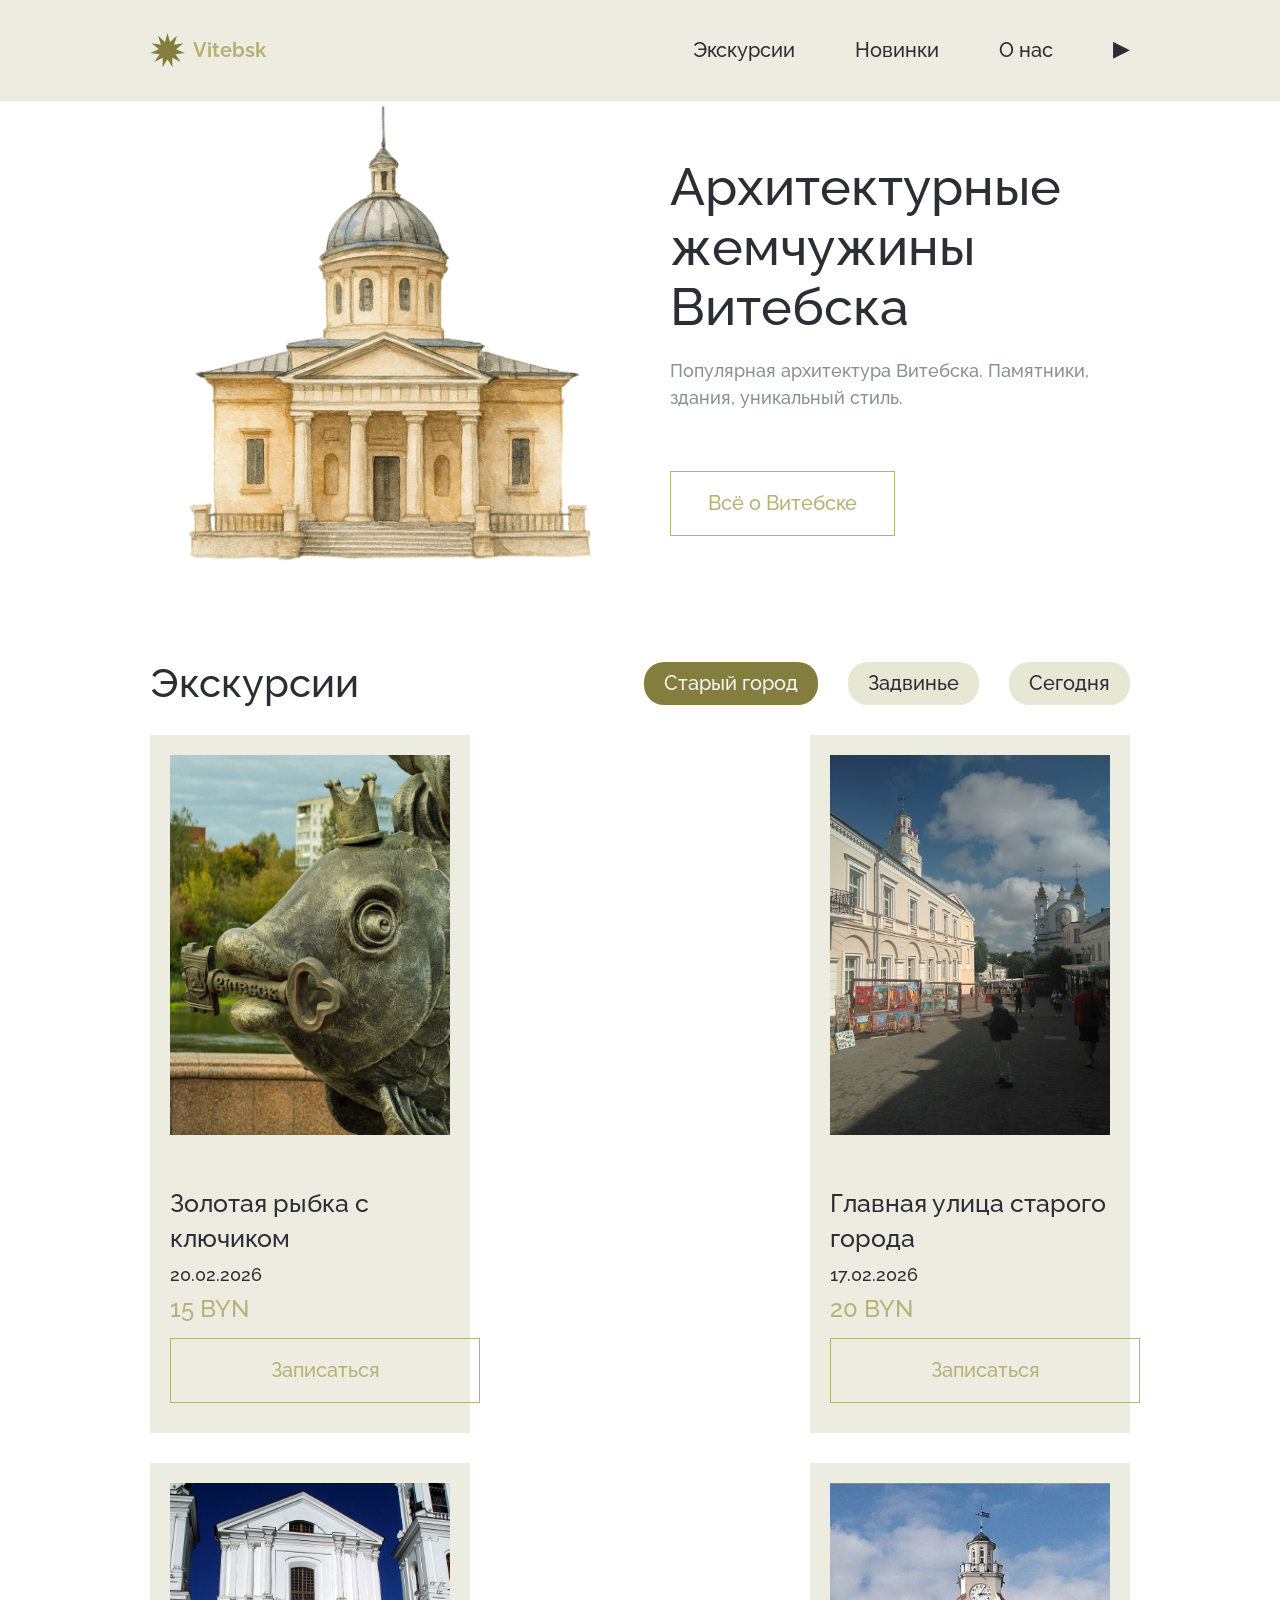
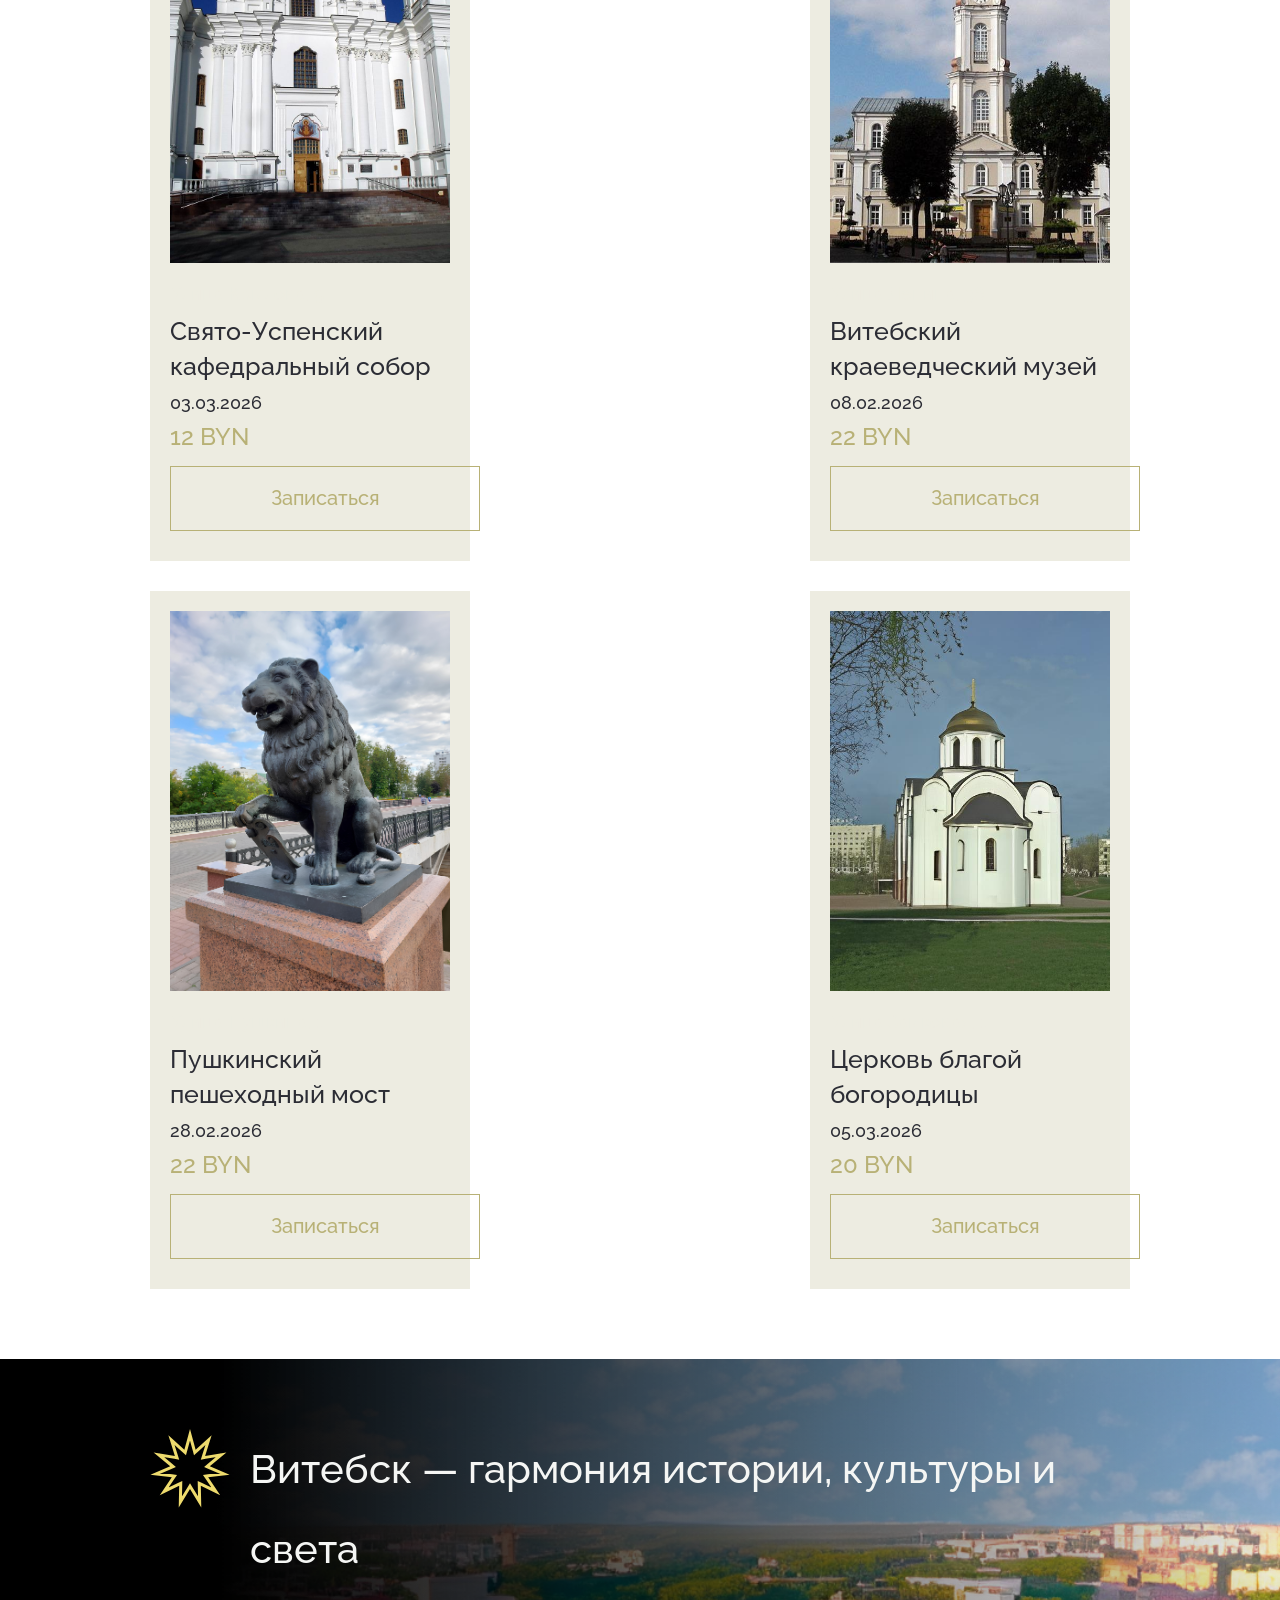
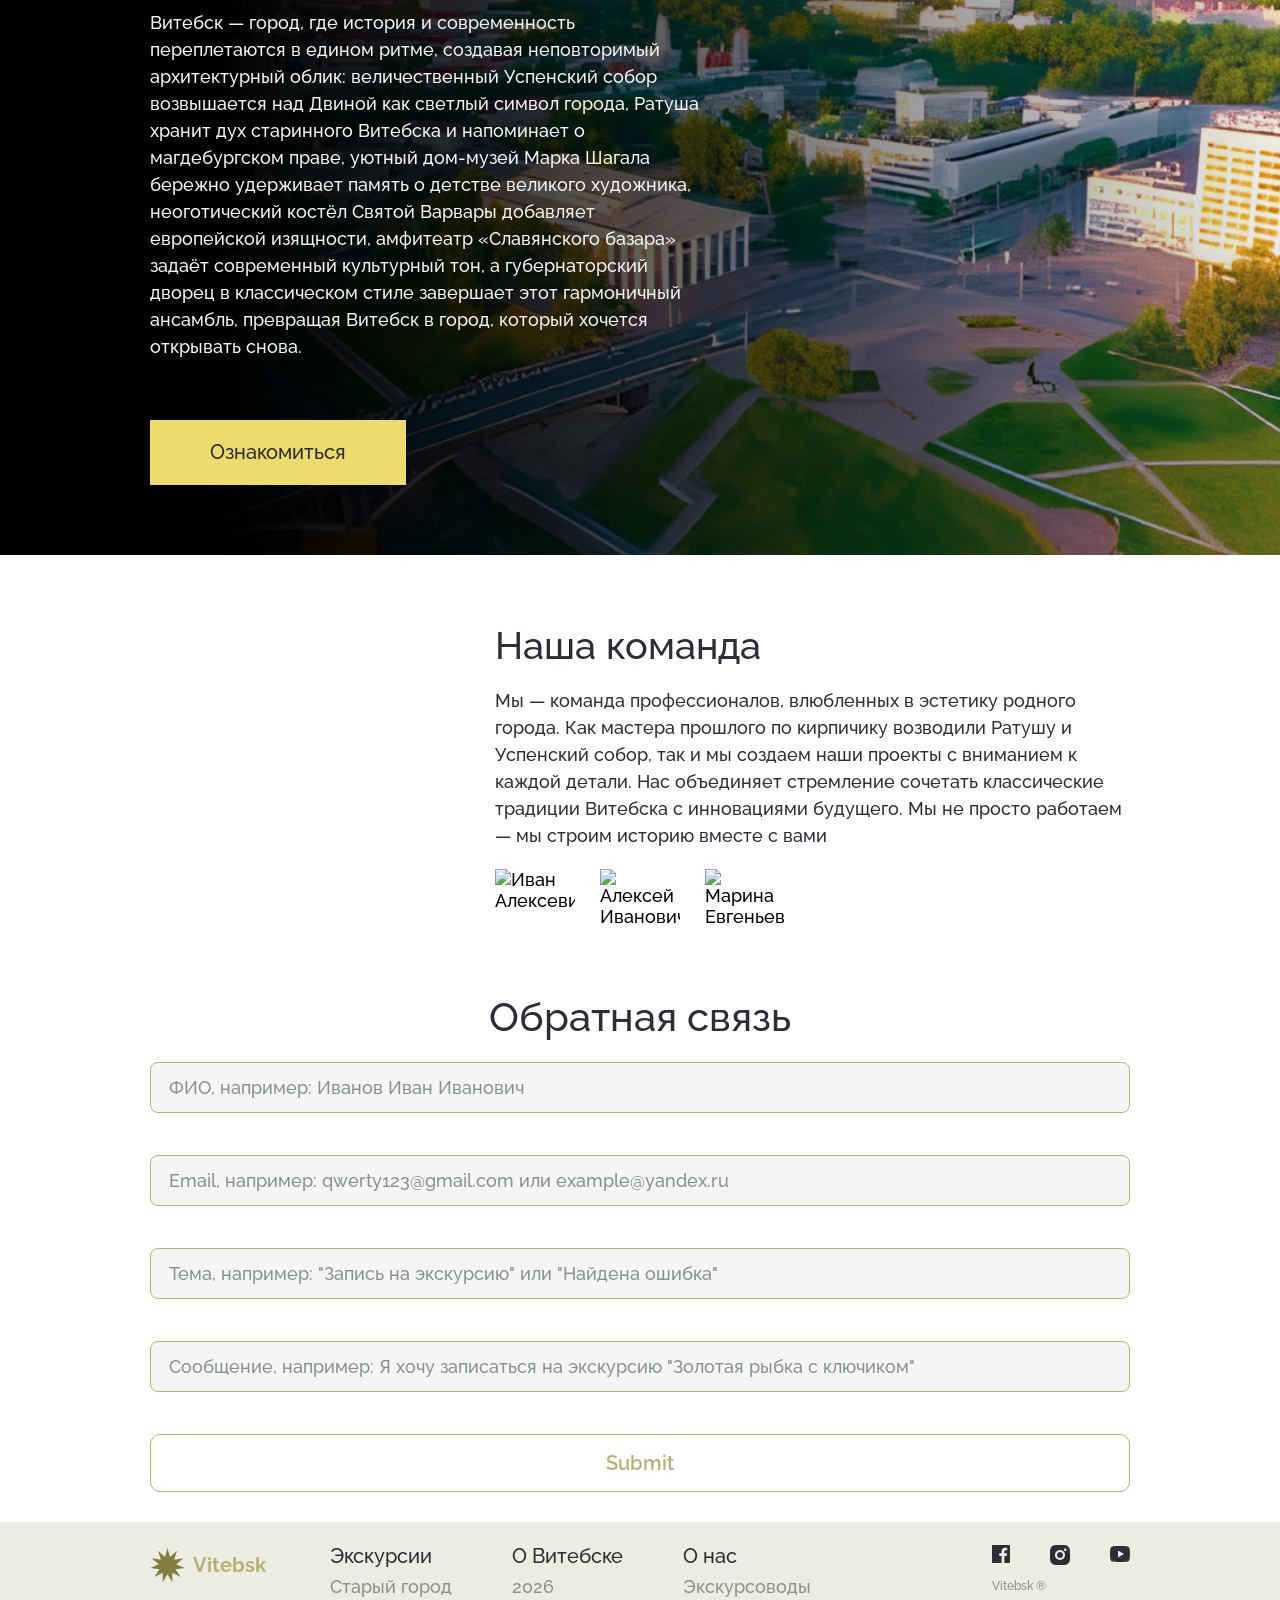
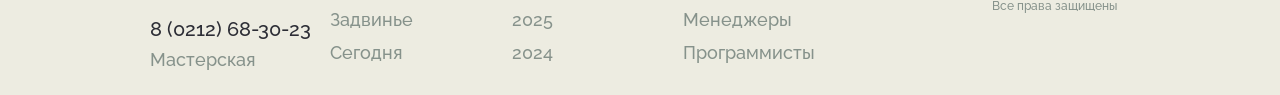
==== commit ec54b509: "Update index.html" ====
--- a/index.html
+++ b/index.html
@@ -475,9 +475,9 @@
             — мы строим историю вместе с вами
           </p>
           <div class="command_people_image">
-            <img class="people_img" src="img/comand/1.svg" alt="">
-            <img class="people_img" src="img/comand/2.svg" alt="">
-            <img class="people_img" src="img/comand/3.svg" alt="">
+            <img class="people_img" src="img/comand/1.webp" alt="Иван Алексевич">
+            <img class="people_img" src="img/comand/2.webp" alt="Алексей Иванович">
+            <img class="people_img" src="img/comand/3.webp" alt="Марина Евгеньевна">
           </div>
         </div>
       </div>
--- a/styles.css
+++ b/styles.css
@@ -170,18 +170,18 @@
     background: var(--sc);
 }
 
-/* REPRODUCT (карточки и переключатели) */
-.reproduct_section {
+/* excursion (карточки и переключатели) */
+.excursion_section {
     margin-top: 70px;
 }
 
-.reproduct_top {
+.excursion_top {
     display: flex;
     justify-content: space-between;
     align-items: center;
 }
 
-.reproduct_text {
+.excursion_text {
     font-size: 40px;
     font-weight: 500;
     line-height: 44px;
@@ -189,12 +189,12 @@
     color: var(--tc);
 }
 
-.reproduct_btn_swipe {
+.excursion_btn_swipe {
     display: flex;
     gap: 0 30px;
 }
 
-.reproduct_button {
+.excursion_button {
     padding: 10px 20px;
     background: var(--sxc);
     border-radius: 20px;
@@ -205,34 +205,34 @@
     transition: all 0.3s ease;
 }
 
-.reproduct_button:hover:not(.reproduct_button-active) {
+.excursion_button:hover:not(.excursion_button-active) {
     color: var(--sxc);
     background: var(--sc);
 }
 
-.reproduct_button-active {
+.excursion_button-active {
     background: var(--svc);
     color: var(--ffc);
 }
 
-.reproduct_block {
+.excursion_block {
     display: none;
     gap: 30px;
 }
 
-.reproduct_block-active {
+.excursion_block-active {
     display: flex;
     justify-content: space-between;
     flex-wrap: wrap;
     gap: 30px;
 }
 
-.reproduct_block-active {
+.excursion_block-active {
     animation: fadeIn 0.5s ease-in-out;
 }
 
 /* Карточка — вертикальный флекс, чтобы элементы растягивались по ширине */
-.reproduct_block_full {
+.excursion_block_full {
     background: var(--fc);
     display: flex;
     flex-direction: column;
@@ -246,7 +246,7 @@
 }
 
 /* Картинка — не ломает карточку */
-.reproduct_block_full>img {
+.excursion_block_full>img {
     width: auto;
     height: 380px;
     object-fit: cover;
@@ -254,7 +254,7 @@
 }
 
 /* Автор, название, дата, цена */
-.reproduct_author {
+.excursion_author {
     padding-top: 20px;
     font-size: 18px;
     font-weight: 500;
@@ -262,7 +262,7 @@
     color: var(--fc);
 }
 
-.reproduct_name {
+.excursion_name {
     padding-top: 10px;
     font-size: 25px;
     font-weight: 500;
@@ -271,7 +271,7 @@
     /* по умолчанию — высота не фиксирована, line-clamp добавим в адаптиве */
 }
 
-.reproduct_lithography {
+.excursion_lithography {
     padding-top: 8px;
     font-size: 18px;
     font-weight: 500;
@@ -279,7 +279,7 @@
     color: var(--tc);
 }
 
-.reproduct_price {
+.excursion_price {
     padding-top: 10px;
     font-size: 24px;
     font-weight: 500;
@@ -289,7 +289,7 @@
 }
 
 /* Кнопка в карточке — гибкая */
-.reproduct_btn {
+.excursion_btn {
     width: 310px;
     height: 65px;
     border: 1px solid var(--sc);
@@ -302,12 +302,12 @@
     cursor: pointer;
 }
 
-.reproduct_btn:hover {
+.excursion_btn:hover {
     color: var(--ffc);
     background: var(--sc);
 }
 
-.reproduct_content {
+.excursion_content {
     margin-top: 30px;
 }
 
@@ -531,7 +531,7 @@
     flex-direction: column;
 }
 
-.footer_nav_item .reproduct_button {
+.footer_nav_item .excursion_button {
     font-size: 18px;
     font-weight: 500;
     line-height: 27px;
@@ -541,11 +541,11 @@
     background: transparent;
 }
 
-.footer_nav_item .reproduct_button-active {
+.footer_nav_item .excursion_button-active {
     background: transparent;
 }
 
-.footer_nav_item .reproduct_button:hover {
+.footer_nav_item .excursion_button:hover {
     background: transparent;
 }
 
@@ -693,16 +693,16 @@
       ============================ */
 
 /* Общие защитные правила для адаптива */
-.reproduct_block_full,
-.reproduct_block,
-.reproduct_btn_swipe .reproduct_button,
+.excursion_block_full,
+.excursion_block,
+.excursion_btn_swipe .excursion_button,
 .feedback_content,
 .feedback_input,
 .feedback_input_text {
     min-width: 0;
 }
 
-.reproduct_name,
+.excursion_name,
 .col_subtitle,
 .command_subtitle,
 .footer_nav_link,
@@ -744,7 +744,7 @@
         line-height: 60px;
     }
 
-    .reproduct_block_full {
+    .excursion_block_full {
         max-width: 320px;
     }
 }
@@ -822,19 +822,19 @@
         /* Центрируем кнопку */
     }
 
-    /* --- REPRODUCT (Catalog) --- */
-    .reproduct_top {
+    /* --- excursion (Catalog) --- */
+    .excursion_top {
         flex-direction: column;
         align-items: flex-start;
         gap: 20px;
     }
 
-    .reproduct_text {
+    .excursion_text {
         font-size: 30px;
     }
 
     /* Кнопки фильтров (Франция, Германия...) */
-    .reproduct_btn_swipe {
+    .excursion_btn_swipe {
         width: 100%;
         overflow-x: auto;
         /* Добавляем скролл, если не влезут */
@@ -845,19 +845,19 @@
     }
 
     /* Сами карточки товаров */
-    .reproduct_block-active {
+    .excursion_block-active {
         justify-content: center;
         /* Центрируем карточки */
     }
 
-    .reproduct_block_full {
+    .excursion_block_full {
         max-width: 100%;
         /* Карточка занимает всю ширину контейнера */
         width: 100%;
         margin-bottom: 20px;
     }
 
-    .reproduct_block_full>img {
+    .excursion_block_full>img {
         width: 100%;
         height: auto;
         max-height: 400px;
@@ -865,7 +865,7 @@
         object-fit: cover;
     }
 
-    .reproduct_btn {
+    .excursion_btn {
         width: 100%;
         /* Кнопка "Записаться" во всю ширину */
     }
@@ -1002,30 +1002,30 @@
         font-size: 18px;
     }
 
-    /* REPRODUCT */
-    .reproduct_text {
+    /* excursion */
+    .excursion_text {
         font-size: 32px;
         text-align: center;
     }
 
-    .reproduct_button {
+    .excursion_button {
         font-size: 12px;
         padding: 8px 4px;
         width: 100%;
     }
 
-    .reproduct_block_full {
+    .excursion_block_full {
         max-width: 100%;
         padding: 15px;
     }
 
-    .reproduct_block_full>img {
+    .excursion_block_full>img {
         min-height: 0;
         height: auto;
     }
 
     /* Название — ровно 3 строки */
-    .reproduct_name {
+    .excursion_name {
         font-size: 20px;
         line-height: 26px;
         display: -webkit-box;
@@ -1035,11 +1035,11 @@
         min-height: calc(26px * 3);
     }
 
-    .reproduct_price {
+    .excursion_price {
         font-size: 20px;
     }
 
-    .reproduct_btn {
+    .excursion_btn {
         width: 100%;
         height: 55px;
         font-size: 18px;
@@ -1116,4 +1116,4 @@
         opacity: 1;
         transform: translateY(0);
     }
-}+}
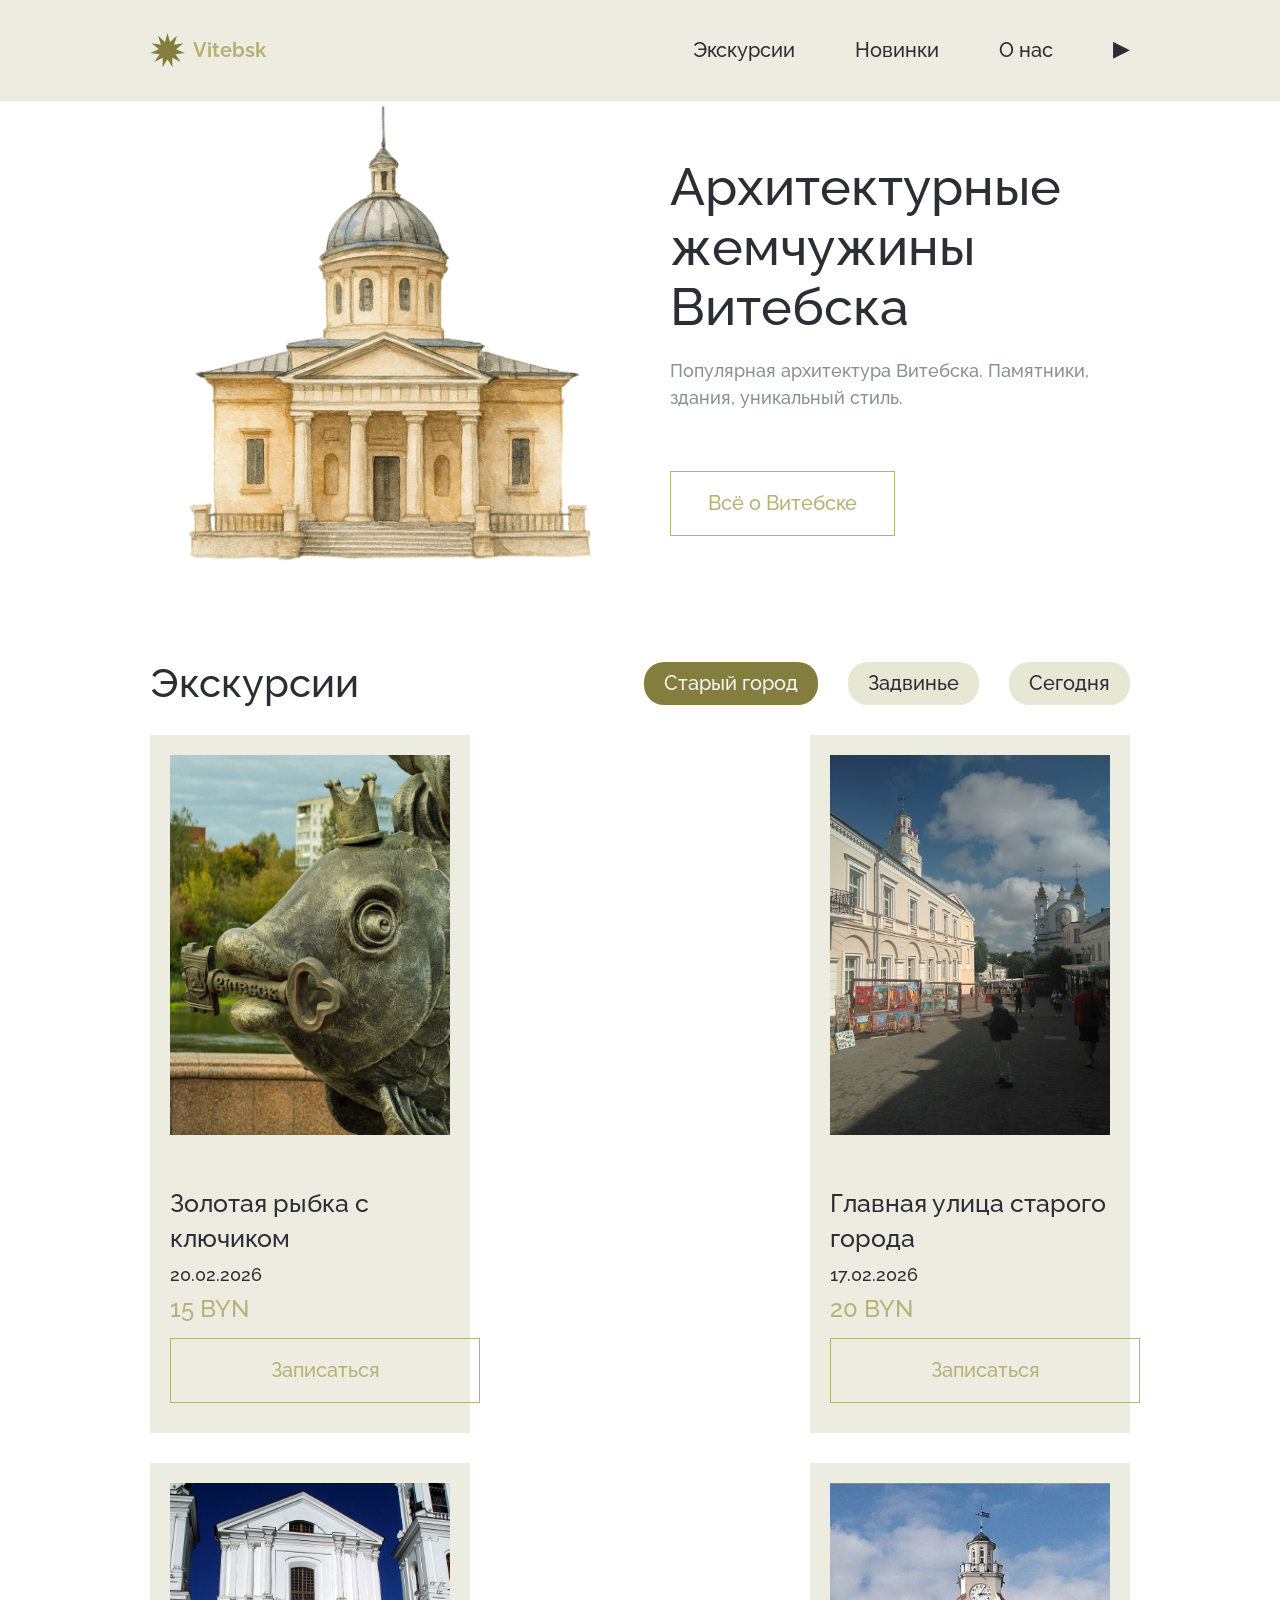
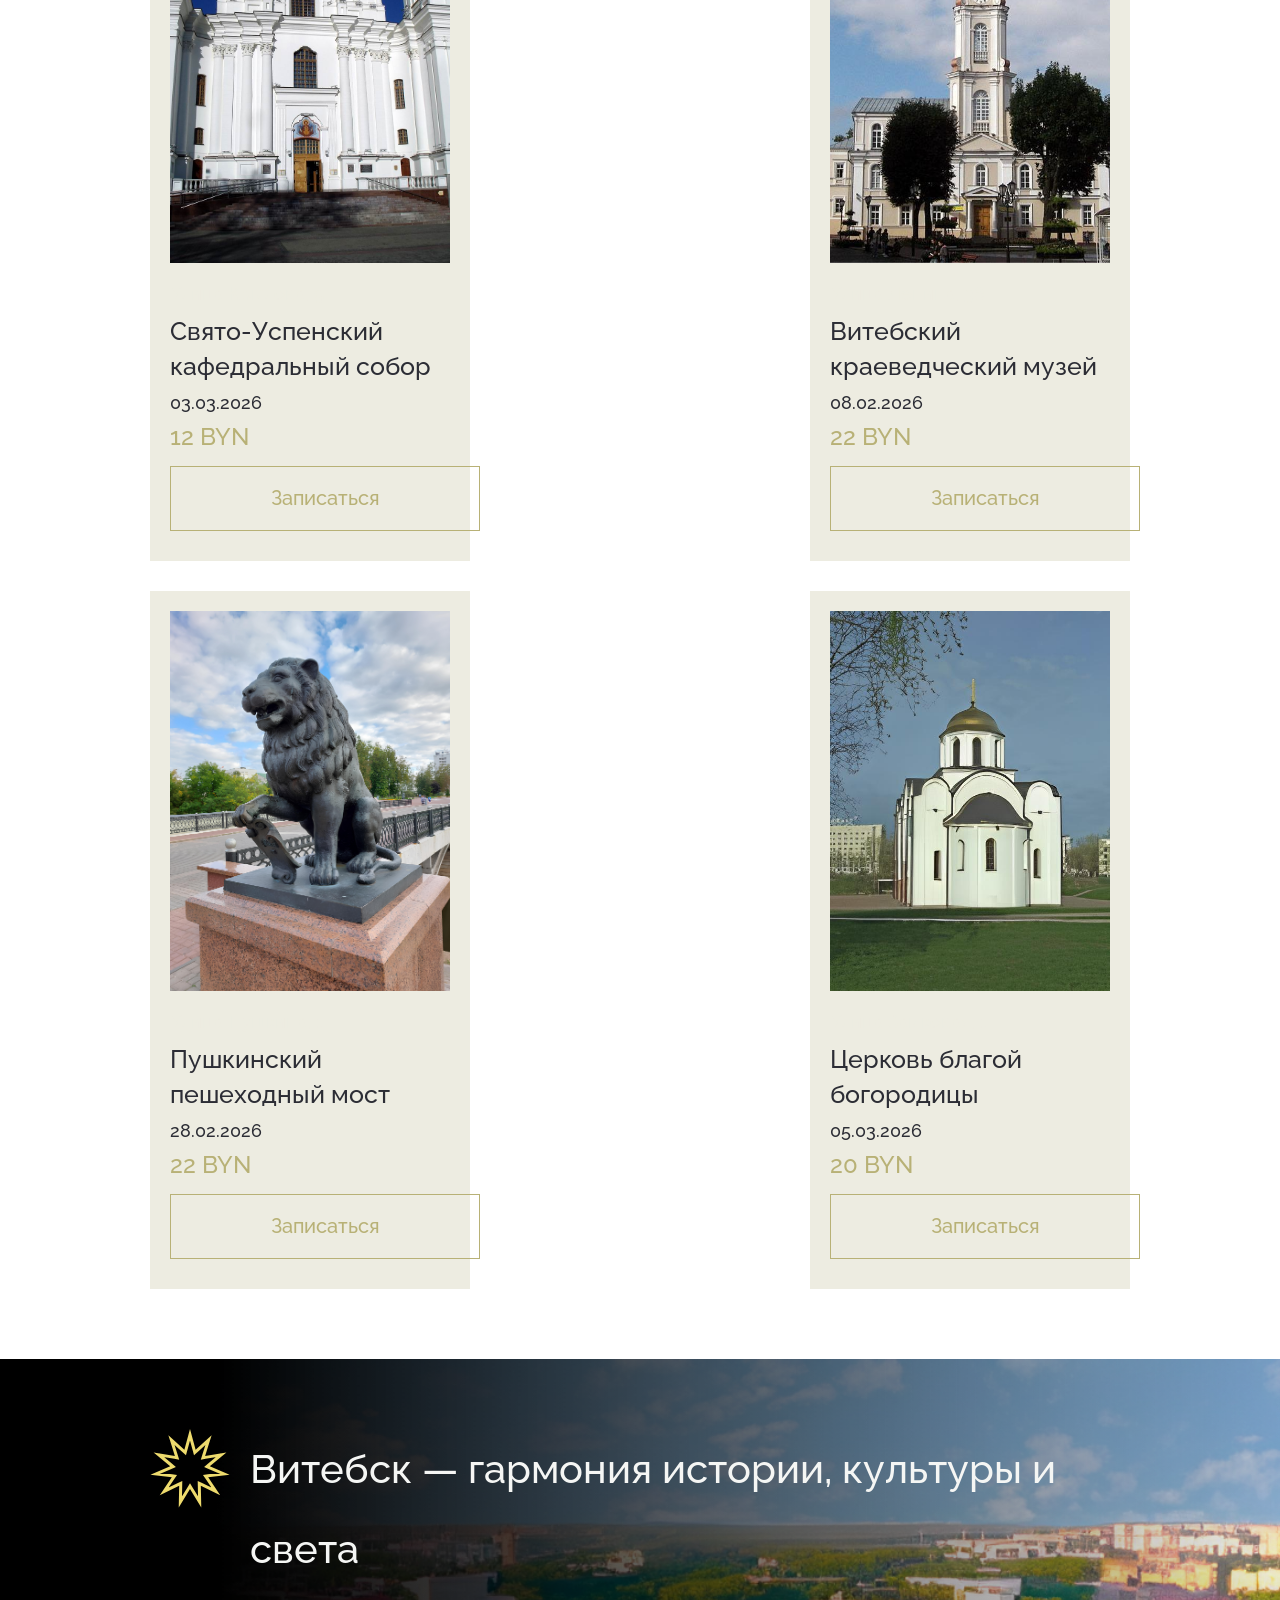
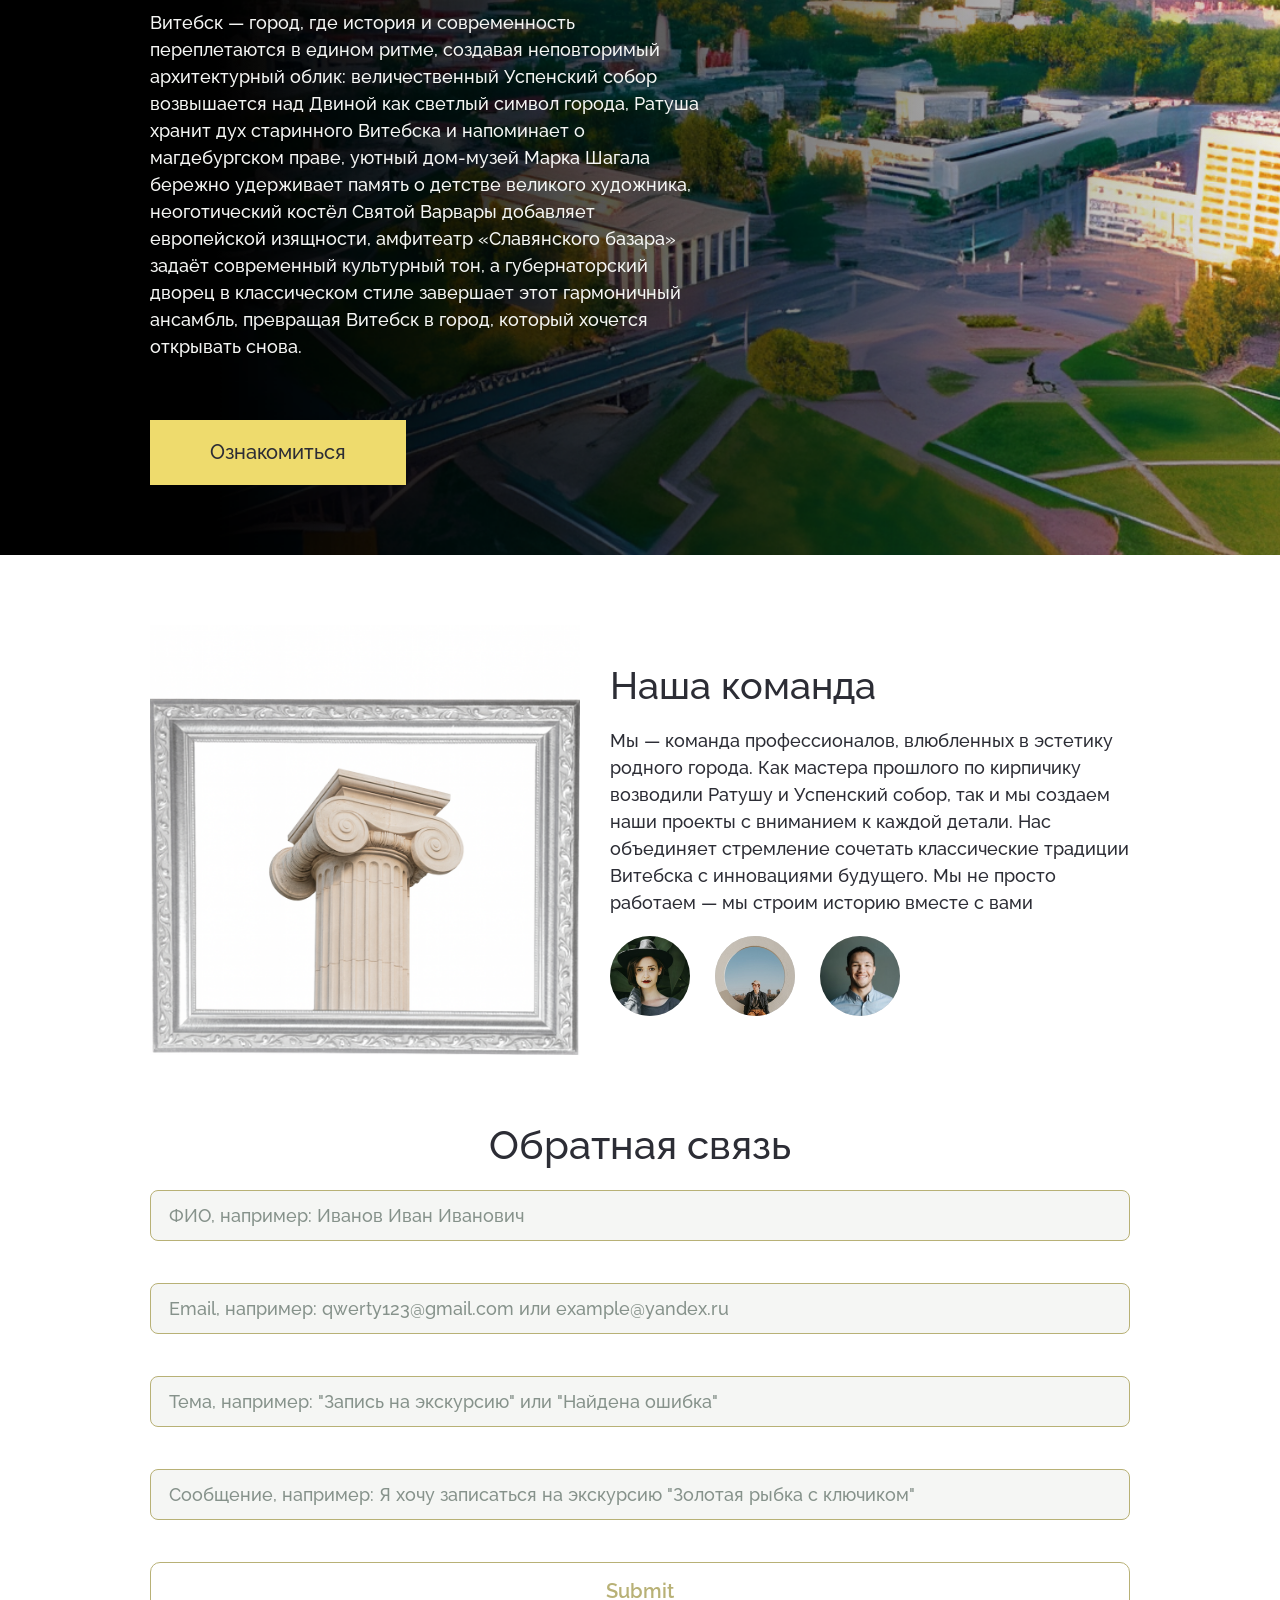
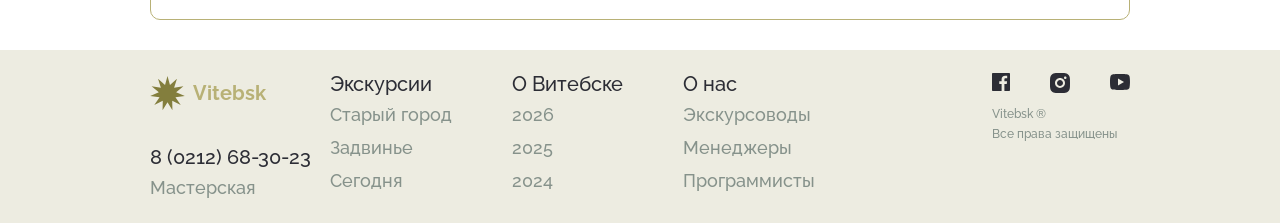
==== commit bb7341f8: "Update index.html" ====
--- a/index.html
+++ b/index.html
@@ -462,7 +462,7 @@
     <div class="container">
       <div class="command">
         <div class="command_left">
-          <img class="command_img" src="img/comand/main.webp" alt="">
+          <img class="command_img" src="img/command/main.webp" alt="">
         </div>
         <div class="command_right">
           <p class="command_title">
@@ -475,9 +475,9 @@
             — мы строим историю вместе с вами
           </p>
           <div class="command_people_image">
-            <img class="people_img" src="img/comand/1.webp" alt="Иван Алексевич">
-            <img class="people_img" src="img/comand/2.webp" alt="Алексей Иванович">
-            <img class="people_img" src="img/comand/3.webp" alt="Марина Евгеньевна">
+            <img class="people_img" src="img/command/1.svg" alt="Иван Алексевич">
+            <img class="people_img" src="img/command/2.svg" alt="Алексей Иванович">
+            <img class="people_img" src="img/command/3.svg" alt="Марина Евгеньевна">
           </div>
         </div>
       </div>
